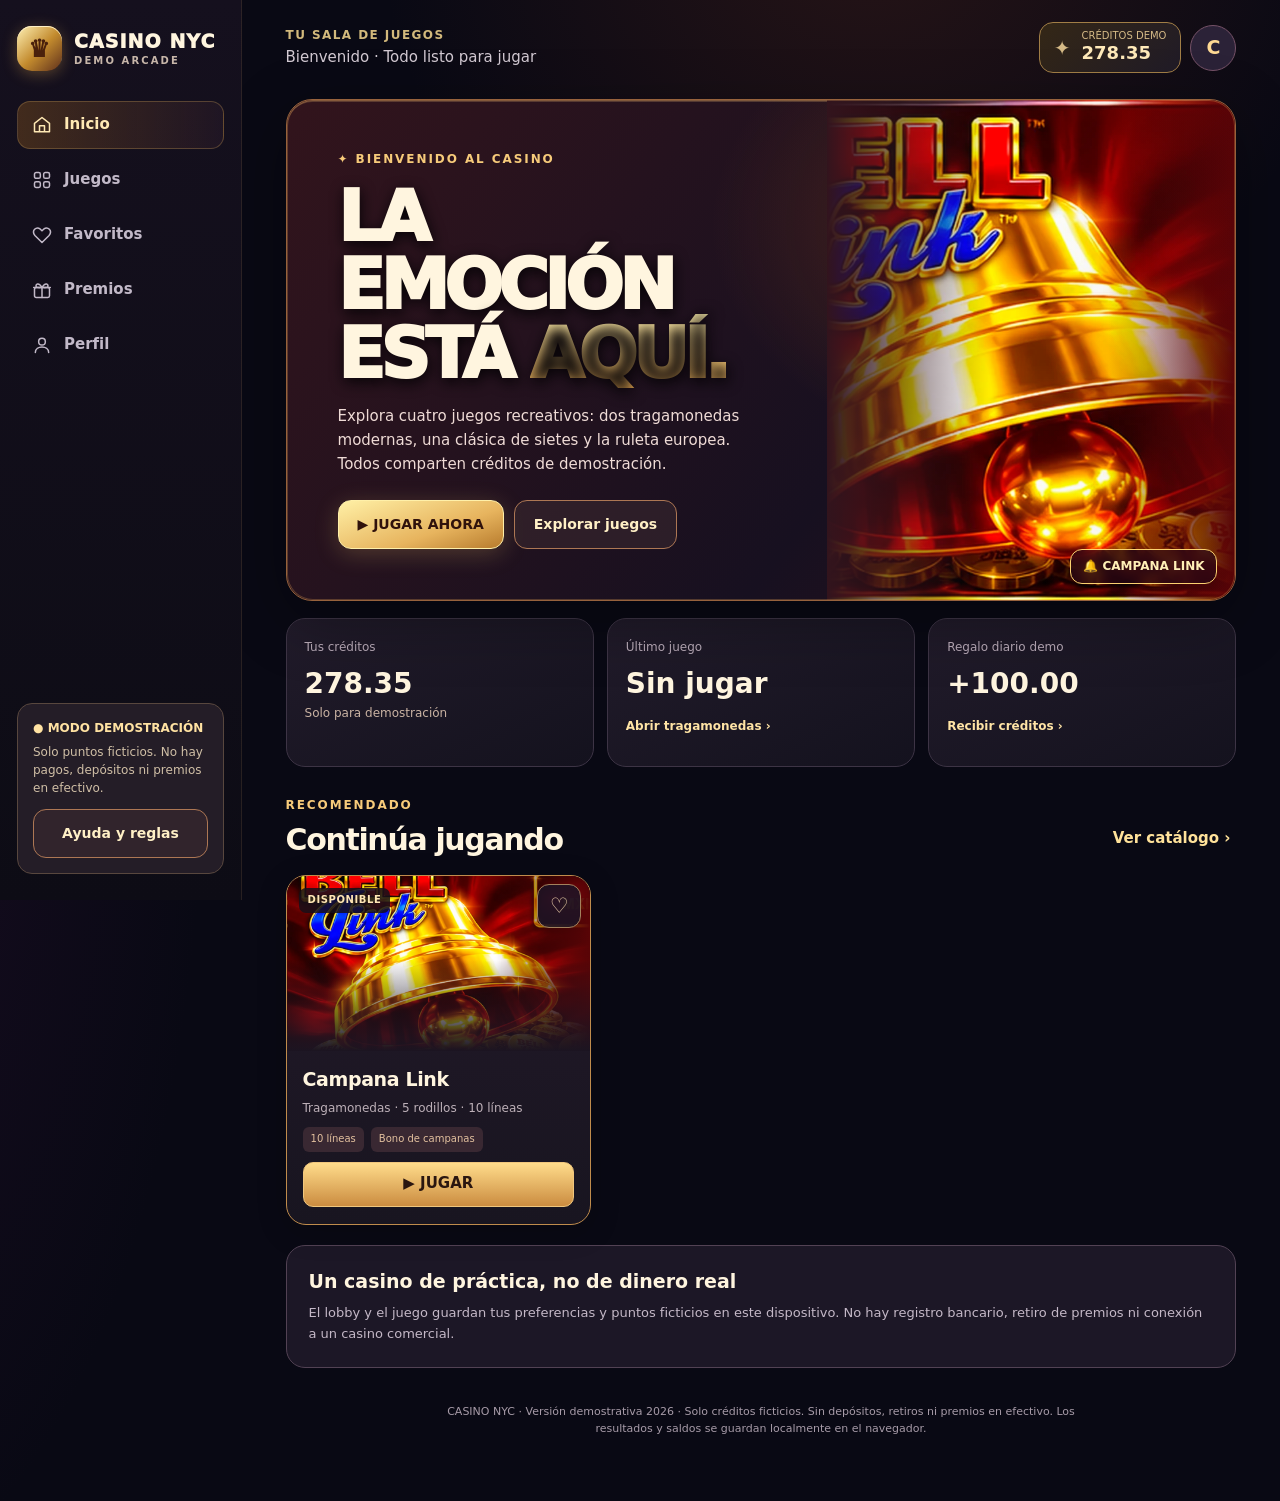
==== index.html @ 44e38a0a "fix: actualizar conteo y ayuda del catálogo de cuatro juegos" ====
<!DOCTYPE html><html lang="es"><head><meta charset="UTF-8"><meta name="viewport" content="width=device-width,initial-scale=1,viewport-fit=cover"><meta name="theme-color" content="#090914"><meta name="description" content="Casino NYC: lobby de juegos recreativos y tragamonedas con créditos ficticios. Sin dinero real."><title>Casino NYC | Lobby de juegos</title><link rel="icon" href="icons/casino-nyc.svg" type="image/svg+xml"><link rel="manifest" href="manifest.webmanifest"><link rel="stylesheet" href="lobby.css"></head><body><svg aria-hidden="true" xmlns="http://www.w3.org/2000/svg" style="display:none"><symbol id="ic-home" viewBox="0 0 24 24"><path d="m3 10 9-7 9 7v10H3V10zm6 10v-7h6v7"/></symbol><symbol id="ic-grid" viewBox="0 0 24 24"><rect x="3" y="3" width="7" height="7" rx="2"/><rect x="14" y="3" width="7" height="7" rx="2"/><rect x="3" y="14" width="7" height="7" rx="2"/><rect x="14" y="14" width="7" height="7" rx="2"/></symbol><symbol id="ic-heart" viewBox="0 0 24 24"><path d="M12 21 3.5 12.5C-1 7 5 1 10 5l2 2 2-2c5-4 11 2 6.5 7.5L12 21z"/></symbol><symbol id="ic-gift" viewBox="0 0 24 24"><rect x="3" y="9" width="18" height="12" rx="2"/><path d="M2 9h20M12 9v12M12 9C8 2 4 5 5 8c.5 2 5 1 7 1zm0 0c4-7 8-4 7-1-.5 2-5 1-7 1z"/></symbol><symbol id="ic-user" viewBox="0 0 24 24"><circle cx="12" cy="8" r="4"/><path d="M4 21c0-9 16-9 16 0"/></symbol><symbol id="ic-search" viewBox="0 0 24 24"><circle cx="10.5" cy="10.5" r="6.5"/><path d="m16 16 6 6"/></symbol></svg><div class="shell">
<aside class="sidebar"><a class="wordmark" href="./" aria-label="Casino NYC, inicio"><span class="brand-logo">♛</span><span>CASINO NYC<small>DEMO ARCADE</small></span></a><nav aria-label="Navegación del casino"><button type="button" class="nav-item" data-nav="inicio" aria-current="page"><svg aria-hidden="true" viewBox="0 0 24 24" fill="none" stroke="currentColor" stroke-width="1.8" stroke-linecap="round" stroke-linejoin="round"><use href="#ic-home"/></svg><span class="nav-label">Inicio</span></button><button type="button" class="nav-item" data-nav="juegos" aria-current="false"><svg aria-hidden="true" viewBox="0 0 24 24" fill="none" stroke="currentColor" stroke-width="1.8" stroke-linecap="round" stroke-linejoin="round"><use href="#ic-grid"/></svg><span class="nav-label">Juegos</span></button><button type="button" class="nav-item" data-nav="favoritos" aria-current="false"><svg aria-hidden="true" viewBox="0 0 24 24" fill="none" stroke="currentColor" stroke-width="1.8" stroke-linecap="round" stroke-linejoin="round"><use href="#ic-heart"/></svg><span class="nav-label">Favoritos</span></button><button type="button" class="nav-item" data-nav="premios" aria-current="false"><svg aria-hidden="true" viewBox="0 0 24 24" fill="none" stroke="currentColor" stroke-width="1.8" stroke-linecap="round" stroke-linejoin="round"><use href="#ic-gift"/></svg><span class="nav-label">Premios</span></button><button type="button" class="nav-item" data-nav="perfil" aria-current="false"><svg aria-hidden="true" viewBox="0 0 24 24" fill="none" stroke="currentColor" stroke-width="1.8" stroke-linecap="round" stroke-linejoin="round"><use href="#ic-user"/></svg><span class="nav-label">Perfil</span></button></nav><div class="sidebar-bottom"><b>● MODO DEMOSTRACIÓN</b>Solo puntos ficticios. No hay pagos, depósitos ni premios en efectivo.<br><button class="secondary" type="button" data-nav="ayuda" style="width:100%;margin-top:12px">Ayuda y reglas</button></div></aside>
<div class="content"><header class="topbar"><div><div class="mobile-logo"><span class="brand-logo">♛</span> CASINO NYC</div><div class="welcome">Tu sala de juegos</div><p class="subwelcome" id="greeting">Bienvenido · Todo listo para jugar</p></div><div class="userbar"><div class="wallet" aria-label="Créditos de demostración"><span style="font-size:20px" aria-hidden="true">✦</span><div><span>CRÉDITOS DEMO</span><strong id="balanceHeader">278.35</strong></div></div><button class="avatar" type="button" data-nav="perfil" aria-label="Abrir perfil" id="avatar">C</button></div></header>

<main id="main">
<section class="panel" id="panel-inicio"><div class="hero"><div class="hero-copy"><div class="eyebrow">✦ Bienvenido al casino</div><h1>LA EMOCIÓN<br>ESTÁ <em>AQUÍ.</em></h1><p>Explora cuatro juegos recreativos: dos tragamonedas modernas, una clásica de sietes y la ruleta europea. Todos comparten créditos de demostración.</p><div class="actions"><a class="primary" href="games/campana-link.html" data-play-link>▶ JUGAR AHORA</a><button class="secondary" type="button" data-nav="juegos">Explorar juegos</button></div></div><div class="hero-art" role="img" aria-label="Campana dorada luminosa"><span class="hero-stamp">🔔 CAMPANA LINK</span></div></div>
<div class="quick-grid"><div class="stat-card"><span>Tus créditos</span><strong id="balanceHome">278.35</strong><p>Solo para demostración</p></div><div class="stat-card"><span>Último juego</span><strong id="recentGame">Sin jugar</strong><button data-play-link type="button">Abrir tragamonedas ›</button></div><div class="stat-card"><span>Regalo diario demo</span><strong>+100.00</strong><button type="button" data-daily>Recibir créditos ›</button></div></div>
<div class="sectionhead"><div><div class="eyebrow">Recomendado</div><h2>Continúa jugando</h2></div><button type="button" data-nav="juegos">Ver catálogo ›</button></div><div class="game-grid"><article class="game-card ready" data-game="campana" data-category="Tragamonedas" data-title="campana link"><div class="cover "><div class="cover-art" aria-hidden="true"></div><span class="game-tag">DISPONIBLE</span><button class="fav" type="button" data-favorite="campana" aria-pressed="false" aria-label="Guardar Campana Link en favoritos">♡</button></div><div class="game-info"><div><h3>Campana Link</h3><p>Tragamonedas · 5 rodillos · 10 líneas</p></div><div class="game-meta"><span>10 líneas</span><span>Bono de campanas</span></div><button class="action " type="button" data-launch="campana">▶ JUGAR</button></div></article></div>
<div class="info-card"><h3>Un casino de práctica, no de dinero real</h3><p>El lobby y el juego guardan tus preferencias y puntos ficticios en este dispositivo. No hay registro bancario, retiro de premios ni conexión a un casino comercial.</p></div>
</section>

<section class="panel" id="panel-juegos" hidden><div class="sectionhead" style="margin-top:2px"><div><div class="eyebrow">Catálogo</div><h2>Todos los juegos</h2></div><p id="resultsCount" aria-live="polite">4 resultados</p></div><div class="games-tools"><label class="search"><svg aria-hidden="true" viewBox="0 0 24 24" fill="none" stroke="currentColor" stroke-width="1.8" stroke-linecap="round" stroke-linejoin="round"><use href="#ic-search"/></svg><input id="gameSearch" type="search" placeholder="Buscar juegos, tragamonedas..." autocomplete="off" aria-label="Buscar juegos"></label><div class="filters" aria-label="Filtrar juegos"><button type="button" class="filter" data-filter="todos" aria-pressed="true">Todos</button><button type="button" class="filter" data-filter="tragamonedas" aria-pressed="false">Tragamonedas</button><button type="button" class="filter" data-filter="mesas" aria-pressed="false">Mesas</button><button type="button" class="filter" data-filter="favoritos" aria-pressed="false">Favoritos</button></div></div><div class="game-grid" id="catalogGrid"><article class="game-card ready" data-game="campana" data-category="Tragamonedas" data-title="campana link"><div class="cover "><div class="cover-art" aria-hidden="true"></div><span class="game-tag">DISPONIBLE</span><button class="fav" type="button" data-favorite="campana" aria-pressed="false" aria-label="Guardar Campana Link en favoritos">♡</button></div><div class="game-info"><div><h3>Campana Link</h3><p>Tragamonedas · 5 rodillos · 10 líneas</p></div><div class="game-meta"><span>10 líneas</span><span>Bono de campanas</span></div><button class="action " type="button" data-launch="campana">▶ JUGAR</button></div></article><article class="game-card ready" data-game="diamond" data-category="Tragamonedas" data-title="diamond stars"><div class="cover blue"><span class="cover-symbol" aria-hidden="true">💎</span><span class="game-tag">DISPONIBLE</span><button class="fav" type="button" data-favorite="diamond" aria-pressed="false" aria-label="Guardar Diamond Stars en favoritos">♡</button></div><div class="game-info"><div><h3>Diamond Stars</h3><p>Tragamonedas de cinco rodillos, comodines y giros gratis.</p></div><div class="game-meta"><span>10 líneas · Giros gratis</span></div><button class="action" type="button" data-launch="diamond">▶ JUGAR</button></div></article><article class="game-card ready" data-game="ruleta" data-category="Mesas" data-title="ruleta europea"><div class="cover green"><span class="cover-symbol" aria-hidden="true">🎡</span><span class="game-tag">DISPONIBLE</span><button class="fav" type="button" data-favorite="ruleta" aria-pressed="false" aria-label="Guardar Ruleta Europea en favoritos">♡</button></div><div class="game-info"><div><h3>Ruleta Europea</h3><p>Ruleta europea 0–36 con números, fichas y rueda animada.</p></div><div class="game-meta"><span>37 números · Apuestas clásicas</span></div><button class="action" type="button" data-launch="ruleta">▶ JUGAR</button></div></article><article class="game-card ready" data-game="fortuna" data-category="Tragamonedas" data-title="fortuna 7"><div class="cover purple"><span class="cover-symbol" aria-hidden="true">7️⃣</span><span class="game-tag">DISPONIBLE</span><button class="fav" type="button" data-favorite="fortuna" aria-pressed="false" aria-label="Guardar Fortuna 7 en favoritos">♡</button></div><div class="game-info"><div><h3>Fortuna 7</h3><p>Tragamonedas clásica con tres rodillos, sietes y frutas.</p></div><div class="game-meta"><span>3 rodillos · 5 líneas</span></div><button class="action" type="button" data-launch="fortuna">▶ JUGAR</button></div></article></div><p class="empty" id="emptyGames" hidden>No hay juegos que coincidan con la búsqueda.</p><div class="info-card"><h3>Cuatro juegos disponibles</h3><p>Casino NYC incluye cuatro juegos de demostración independientes: Campana Link, Diamond Stars, Fortuna 7 y Ruleta Europea. Todos comparten créditos ficticios en este navegador.</p></div></section>

<section class="panel" id="panel-premios" hidden><div class="sectionhead" style="margin-top:2px"><div><div class="eyebrow">Panel informativo</div><h2>Premios de Campana Link</h2></div></div><div class="jackpot-grid"><div class="pot grand"><span class="tag">GRAND</span><strong>55,458.30</strong><small>Premio ficticio del bono</small></div><div class="pot major"><span class="tag">MAJOR</span><strong>2,997.50</strong><small>Premio ficticio del bono</small></div><div class="pot minor"><span class="tag">MINOR</span><strong>250.00</strong><small>Premio ficticio del bono</small></div><div class="pot mini"><span class="tag">MINI</span><strong>50.00</strong><small>Premio ficticio del bono</small></div></div><div class="info-card"><h3>¿Cómo funcionan?</h3><p>Las cantidades son valores de demostración del juego Campana Link, no jackpots en vivo ni dinero retirables. Se desbloquean dentro del bono de campanas según sus reglas.</p><div class="actions" style="margin-top:16px"><a href="games/campana-link.html" data-play-link class="primary">Abrir juego</a></div></div></section>

<section class="panel" id="panel-perfil" hidden><div class="sectionhead" style="margin-top:2px"><div><div class="eyebrow">Tu espacio</div><h2>Perfil y ajustes</h2></div></div><div class="profile-grid"><div class="info-card"><h3>Tu perfil local</h3><label class="field" for="nickname">Nombre en este dispositivo</label><input id="nickname" class="field-input" maxlength="24" placeholder="Jugador" autocomplete="nickname"><div class="actions" style="margin-top:13px"><button type="button" class="primary" id="saveProfile">Guardar nombre</button></div><p style="margin-top:12px">No necesitas registrarte ni dar información personal para esta demostración.</p></div><div class="info-card"><h3>Preferencias</h3><div class="setting-row"><span>Sonido del juego</span><button type="button" class="toggle" id="soundToggle" aria-pressed="false" aria-label="Alternar sonido del juego"></button></div><div class="setting-row"><span>Créditos disponibles</span><strong id="balanceProfile">278.35</strong></div><div class="actions" style="margin-top:15px"><button type="button" class="secondary" data-daily>+100 créditos de regalo diario</button></div><div class="actions" style="margin-top:12px"><button type="button" class="secondary" id="resetDemo">Restablecer créditos demo</button></div></div></div><div class="info-card"><h3>Mis juegos favoritos</h3><p id="favoriteSummary">Aún no has marcado juegos como favoritos.</p><div class="actions" style="margin-top:13px"><button type="button" class="secondary" data-nav="favoritos">Ver favoritos</button></div></div></section>

<section class="panel" id="panel-ayuda" hidden><div class="sectionhead" style="margin-top:2px"><div><div class="eyebrow">Centro de ayuda</div><h2>Cómo funciona Casino NYC</h2></div></div><div class="help-list"><details open><summary>¿Cómo entro a jugar?</summary><p>En Inicio toca <b>JUGAR AHORA</b>, o en Juegos selecciona cualquiera de los cuatro juegos. Las tragamonedas tienen rodillos animados, apuestas ficticias y controles de autojuego.</p></details><details><summary>¿Qué hacen Favoritos y Buscar?</summary><p>La lupa filtra los cuatro juegos del catálogo. El corazón ♡ guarda tus juegos elegidos localmente para que puedas encontrarlos rápidamente.</p></details><details><summary>¿Cómo funcionan los créditos?</summary><p>Los créditos son totalmente ficticios, visibles tanto en el lobby como en los cuatro juegos. Se guardan en tu propio navegador. Puedes recibir 100 créditos de prueba una vez cada 24 horas en ese dispositivo.</p></details><details><summary>¿Qué juegos están disponibles?</summary><p>Hay cuatro juegos: Campana Link, Diamond Stars, Fortuna 7 y Ruleta Europea. Puedes abrirlos directamente desde el catálogo y todos comparten los créditos ficticios guardados en este navegador.</p></details><details><summary>¿Se puede jugar por dinero real?</summary><p>No. No existen pagos, apuestas monetarias, cuentas reales, premios canjeables ni retiros. Esta versión es solamente recreativa.</p></details><details><summary>¿Cómo lo pongo en la pantalla de inicio?</summary><p>Abre el sitio publicado en Safari o Chrome. En iPhone, usa Compartir → Añadir a pantalla de inicio. Se necesita que el sitio esté publicado correctamente en GitHub Pages.</p></details></div></section>
</main><footer class="footer">CASINO NYC · Versión demostrativa 2026 · Solo créditos ficticios. Sin depósitos, retiros ni premios en efectivo. Los resultados y saldos se guardan localmente en el navegador.</footer></div></div>
<nav class="mobnav" aria-label="Navegación móvil"><button type="button" class="nav-item" data-nav="inicio" aria-current="page"><svg aria-hidden="true" viewBox="0 0 24 24" fill="none" stroke="currentColor" stroke-width="1.8" stroke-linecap="round" stroke-linejoin="round"><use href="#ic-home"/></svg><span class="nav-label">Inicio</span></button><button type="button" class="nav-item" data-nav="juegos" aria-current="false"><svg aria-hidden="true" viewBox="0 0 24 24" fill="none" stroke="currentColor" stroke-width="1.8" stroke-linecap="round" stroke-linejoin="round"><use href="#ic-grid"/></svg><span class="nav-label">Juegos</span></button><button type="button" class="nav-item" data-nav="favoritos" aria-current="false"><svg aria-hidden="true" viewBox="0 0 24 24" fill="none" stroke="currentColor" stroke-width="1.8" stroke-linecap="round" stroke-linejoin="round"><use href="#ic-heart"/></svg><span class="nav-label">Favoritos</span></button><button type="button" class="nav-item" data-nav="premios" aria-current="false"><svg aria-hidden="true" viewBox="0 0 24 24" fill="none" stroke="currentColor" stroke-width="1.8" stroke-linecap="round" stroke-linejoin="round"><use href="#ic-gift"/></svg><span class="nav-label">Premios</span></button><button type="button" class="nav-item" data-nav="perfil" aria-current="false"><svg aria-hidden="true" viewBox="0 0 24 24" fill="none" stroke="currentColor" stroke-width="1.8" stroke-linecap="round" stroke-linejoin="round"><use href="#ic-user"/></svg><span class="nav-label">Perfil</span></button></nav><div class="toast" id="toast" role="status" aria-live="polite"></div><div class="dialog-wrap" id="dialogWrap" hidden><div role="dialog" aria-modal="true" aria-labelledby="dialogTitle" class="dialog"><h2 id="dialogTitle">Información</h2><p id="dialogText"></p><div class="actions"><button type="button" class="secondary" id="cancelDialog">Cerrar</button><button type="button" class="primary" id="confirmDialog" hidden>Confirmar</button></div></div></div><script src="lobby.js" defer></script></body></html>
---- lobby.css ----
/* Casino NYC — Mobile-first static lobby, accessible touch controls, no monetary transactions */
:root{--bg:#090914;--panel:#141320;--panel2:#1c1929;--line:#3d3445;--gold:#ffd980;--cream:#fff5df;--muted:#afa7bb;--red:#e74955;--green:#62d1aa;--violet:#9775fa;--radius:21px;color-scheme:dark}
*{box-sizing:border-box}html{scroll-behavior:smooth}body{margin:0;background:radial-gradient(ellipse 48% 37% at 68% -5%,#75311d44,transparent 80%),radial-gradient(ellipse 35% 70% at -12% 50%,#38133e4f,transparent 80%),var(--bg);color:var(--cream);font-family:Inter,-apple-system,BlinkMacSystemFont,"Segoe UI",system-ui,sans-serif;font-size:15px;line-height:1.45;min-height:100vh;overflow-x:hidden}
button,input,a{font:inherit;-webkit-tap-highlight-color:transparent}button{cursor:pointer}button:disabled{opacity:.52;cursor:not-allowed}a{color:inherit;text-decoration:none}button:focus-visible,a:focus-visible,input:focus-visible{outline:3px solid #fdf1b3;outline-offset:3px}button:active:not(:disabled){transform:translateY(1px)}[hidden]{display:none!important}
.shell{display:grid;grid-template-columns:242px minmax(0,1fr);min-height:100vh;max-width:1760px;margin:auto}.sidebar{position:sticky;top:0;align-self:start;height:100dvh;padding:26px 17px;background:linear-gradient(180deg,#15101e,#0d0c15);border-right:1px solid #51403266;display:flex;flex-direction:column;gap:30px;z-index:5}.wordmark{display:flex;align-items:center;gap:12px;font-size:19px;font-weight:950;letter-spacing:.055em;line-height:1}.wordmark small{display:block;color:#c7b6a9;font-size:10px;font-weight:700;letter-spacing:.21em;margin-top:5px}.brand-logo{width:45px;height:45px;display:grid;place-items:center;border-radius:15px;background:linear-gradient(135deg,#fff1b4,#c38b2e 52%,#5f301c);color:#4a210c;font-size:24px;font-weight:1000;box-shadow:0 3px 15px #f8b94f4c,inset 0 1px #fff0c6}.sidebar nav{display:grid;gap:7px}.nav-item{display:flex;gap:12px;align-items:center;width:100%;border:1px solid transparent;border-radius:13px;color:#c2b9c8;background:none;font-weight:750;min-height:48px;padding:12px 14px;text-align:left}.nav-item svg{width:20px;height:20px;flex-shrink:0}.nav-item[aria-current="page"],.nav-item:hover{color:#ffe9b4;background:linear-gradient(90deg,#69431d8a,#3a23344d);border-color:#95754677}.sidebar-bottom{margin-top:auto;border-radius:15px;background:#241d27;border:1px solid #58473e;padding:15px;color:#d0bfa6;font-size:12px;line-height:1.5}.sidebar-bottom b{color:#ffe2a2;display:block;margin-bottom:6px}
.content{min-width:0;padding:22px clamp(18px,3.4vw,50px) 60px}.topbar{display:flex;align-items:center;justify-content:space-between;gap:15px;margin-bottom:26px}.topbar .welcome{font-size:12px;color:#d2b97c;letter-spacing:.12em;font-weight:800;text-transform:uppercase}.topbar .subwelcome{font-size:15px;color:#d2c9d2;margin:3px 0 0}.userbar{display:flex;align-items:center;gap:9px}.wallet{display:flex;align-items:center;gap:11px;min-height:49px;padding:8px 14px;border:1px solid #a17e46;border-radius:14px;background:linear-gradient(135deg,#342716,#201b27);white-space:nowrap}.wallet span{display:block;font-size:10px;color:#d4b986;line-height:1}.wallet strong{display:block;font-variant-numeric:tabular-nums;font-size:18px;line-height:1.3;color:#ffeaba}.avatar{width:46px;height:46px;border-radius:50%;background:#2b2237;border:1px solid #765268;color:#ffd993;font-weight:900;font-size:19px;display:grid;place-items:center}.mobile-logo{display:none}
.panel{animation:appear .23s ease-out both}.eyebrow{font-size:12px;color:#f7cb7a;font-weight:900;letter-spacing:.16em;text-transform:uppercase}.sectionhead{display:flex;align-items:end;justify-content:space-between;gap:15px;margin:30px 0 14px}.sectionhead h2{font-size:clamp(22px,3vw,30px);letter-spacing:-.045em;margin:3px 0 0}.sectionhead p{margin:0;color:var(--muted);font-size:13px}.sectionhead button{border:0;background:none;color:#ffe29a;min-height:44px;font-weight:850}
.hero{min-height:355px;display:grid;grid-template-columns:minmax(0,1fr) minmax(245px,43%);position:relative;border:1px solid #97623c;border-radius:26px;overflow:hidden;background:radial-gradient(ellipse 55% 68% at 86% 25%,#c356166b,transparent 75%),linear-gradient(127deg,#32141c,#171020 63%,#301219);box-shadow:0 18px 65px #0005,inset 0 2px #ffc87737}.hero:after{content:'';position:absolute;inset:0;pointer-events:none;border-radius:26px;box-shadow:inset 0 0 0 1px #f2ad5b45}.hero-copy{padding:clamp(23px,4vw,51px);display:flex;flex-direction:column;align-items:flex-start;justify-content:center;z-index:1}.hero h1{font-weight:1000;line-height:.99;letter-spacing:-.07em;font-size:clamp(39px,5.4vw,74px);margin:14px 0 16px;max-width:600px;text-shadow:1px 4px 14px #070407}.hero h1 em{font-style:normal;background:linear-gradient(#fff0ae,#e8a64c);color:transparent;background-clip:text}.hero p{max-width:450px;color:#efdbd6;margin:0 0 24px;line-height:1.6}.actions{display:flex;flex-wrap:wrap;gap:10px}.primary,.secondary{display:inline-flex;align-items:center;justify-content:center;gap:8px;border-radius:13px;padding:12px 19px;min-height:49px;font-size:14px;font-weight:850;transition:background .2s;white-space:normal;text-align:center}.primary{color:#30120c;border:1px solid #fff0a9;background:linear-gradient(160deg,#fff0a6,#e7b45e 62%,#b77b2d);box-shadow:0 5px 23px #ffd06d36}.secondary{color:#fff0c6;background:#3c2c3288;border:1px solid #ad7754}.primary:hover{filter:brightness(1.04)}.secondary:hover{background:#5e3b3b}.hero-art{min-width:0;position:relative;background-position:center;background-repeat:no-repeat;background-size:cover;filter:saturate(1.11);margin:0}
.hero-art::after{content:'';position:absolute;inset:0;background:linear-gradient(90deg,#30151d 0%,transparent 40%,#1d10200f)}.hero-stamp{position:absolute;right:18px;bottom:16px;z-index:1;border:1px solid #f7d17a;color:#fff0bd;background:#220916a6;backdrop-filter:blur(5px);padding:8px 12px;border-radius:12px;font-size:12px;font-weight:900}
.quick-grid{display:grid;grid-template-columns:repeat(3,minmax(0,1fr));gap:13px;margin-top:17px}.stat-card{min-width:0;border:1px solid var(--line);border-radius:19px;background:linear-gradient(155deg,#211b2a,#14121e);padding:17px 18px}.stat-card span{font-size:12px;color:#b8aab7}.stat-card strong{font-variant-numeric:tabular-nums;display:block;font-weight:900;font-size:clamp(19px,2.3vw,28px);line-height:1.3;margin:8px 0 3px;white-space:normal;overflow-wrap:anywhere}.stat-card p{font-size:12px;margin:0;color:#cab3a3}.stat-card button{font-size:12px;border:0;padding:0;background:none;color:#ffe4a5;min-height:25px;font-weight:850;text-align:left}
.game-grid{display:grid;grid-template-columns:repeat(auto-fill,minmax(min(100%,235px),1fr));gap:17px}.game-card{position:relative;border:1px solid #544051;border-radius:20px;background:linear-gradient(#231929,#181520);overflow:hidden;min-width:0;box-shadow:0 7px 30px #0003;display:flex;flex-direction:column}.game-card.ready{border-color:#c08c4c}.cover{height:175px;display:flex;align-items:center;justify-content:center;position:relative;overflow:hidden;background:radial-gradient(circle,#8d441d,#220d1b 75%)}.cover .cover-art{position:absolute;inset:0;background-size:cover;background-position:center;filter:saturate(1.06)}.cover::after{content:'';position:absolute;inset:0;background:linear-gradient(transparent 48%,#1b1421 100%)}.cover .cover-symbol{z-index:1;font-size:80px;text-shadow:0 5px 25px #0009;filter:drop-shadow(0 0 20px #ffaf5780)}.cover.blue{background:radial-gradient(circle,#3543a3,#13152d 68%)}.cover.purple{background:radial-gradient(circle,#8f246b,#25152b 73%)}.cover.green{background:radial-gradient(circle,#287a68,#132c25 73%)}.game-tag{position:absolute;top:12px;left:12px;z-index:2;border-radius:7px;padding:5px 9px;background:#161019d9;color:#ffe6b5;font-size:10px;font-weight:900;letter-spacing:.06em}.fav{position:absolute;right:9px;top:8px;z-index:3;width:40px;height:40px;border-radius:12px;border:1px solid #a3815d;background:#1c1425dd;color:#f0d3ac;font-size:21px}.fav[aria-pressed=true]{color:#ffcf65;background:#57351b}.game-info{padding:15px 16px 17px;display:flex;flex-direction:column;gap:10px;flex:1}.game-info h3{font-size:19px;margin:0;letter-spacing:-.02em}.game-info p{font-size:12px;line-height:1.55;color:#bdb0b8;margin:5px 0 0}.game-meta{display:flex;flex-wrap:wrap;gap:7px}.game-meta span{font-size:10px;color:#e3c19f;background:#392832;border-radius:6px;padding:5px 8px}.game-card .action{min-height:45px;border-radius:10px;border:1px solid #f0c67d;background:linear-gradient(#ffdc8b,#cb8c40);color:#2a1610;font-weight:900;width:100%;margin-top:auto}.game-card .action.pending{background:#302735;color:#a69aac;border-color:#544553}
.games-tools{display:grid;grid-template-columns:minmax(0,1fr) auto;gap:15px;margin:15px 0 22px}.search{display:flex;align-items:center;gap:10px;border:1px solid #625065;background:#211b2a;border-radius:14px;min-height:48px;padding:0 15px}.search input{border:0;outline:0;background:none;min-width:0;width:100%;color:#fff4e8;font-size:15px}.search input::placeholder{color:#9f93aa}.filters{display:flex;gap:8px;flex-wrap:wrap}.filter{border:1px solid #58475a;background:#272130;color:#d5cad0;border-radius:12px;padding:0 12px;min-height:48px;font-size:12px;font-weight:850;white-space:nowrap}.filter[aria-pressed=true]{border-color:#d5a866;background:#554025;color:#ffe7ab}.empty{color:#c3b2c0;padding:28px;border:1px dashed #765a6f;text-align:center;border-radius:17px}
.jackpot-grid{display:grid;grid-template-columns:repeat(2,minmax(0,1fr));gap:13px}.pot{position:relative;min-width:0;overflow:hidden;border:1px solid var(--potBorder,#db9364);border-radius:18px;padding:20px 21px;background:radial-gradient(ellipse at 100% 0,var(--potGlow,#b05a30) 0%,#201720 70%)}.pot .tag{font-weight:950;letter-spacing:.13em;color:#ffeec9;font-size:13px}.pot strong{display:block;font-size:clamp(26px,4.4vw,48px);font-weight:1000;letter-spacing:-.055em;color:#ffeab1;font-variant-numeric:tabular-nums;overflow-wrap:anywhere;margin:6px 0}.pot small{font-size:12px;color:#d6bdbe}.pot.grand{--potBorder:#f28e4b;--potGlow:#763b27}.pot.major{--potBorder:#67c99b;--potGlow:#16583f}.pot.minor{--potBorder:#639fec;--potGlow:#254385}.pot.mini{--potBorder:#bd70ef;--potGlow:#4c245d}
.info-card{padding:22px;border:1px solid #524254;background:#1c1726;border-radius:19px;margin-top:20px}.info-card h3{font-size:19px;margin:0 0 8px}.info-card p{margin:0;color:#c4b8c7;font-size:13px;line-height:1.6}.info-card + .info-card{margin-top:12px}
.profile-grid{display:grid;grid-template-columns:1fr 1fr;gap:17px}.profile-grid .info-card{margin-top:0}.field{display:block;font-size:12px;font-weight:750;color:#d4c5be;margin-bottom:7px}.field-input{width:100%;border:1px solid #796272;background:#2c2332;border-radius:12px;padding:12px 14px;color:#ffebcf;min-height:49px;font-size:15px}.setting-row{display:flex;align-items:center;justify-content:space-between;gap:12px;margin-top:15px;color:#f3dfd0}.toggle{width:55px;min-height:33px;border-radius:20px;background:#554854;border:1px solid #9b8292;position:relative}.toggle:after{content:'';position:absolute;top:4px;left:4px;width:23px;height:23px;border-radius:50%;background:#eadce2;transition:transform .18s}.toggle[aria-pressed=true]{background:#276e54;border-color:#75d5ac}.toggle[aria-pressed=true]:after{transform:translateX(20px);background:#cbffe5}
.help-list{display:grid;gap:11px}.help-list details{border:1px solid #554252;background:#211a2a;padding:16px 17px;border-radius:13px}.help-list summary{font-size:15px;font-weight:800;cursor:pointer}.help-list p{color:#d1bfcb;font-size:13px;margin:10px 0 0;line-height:1.55}
.toast{position:fixed;z-index:90;left:50%;bottom:calc(24px + env(safe-area-inset-bottom));transform:translate(-50%,30px);opacity:0;pointer-events:none;transition:.2s;max-width:min(480px,92vw);padding:12px 18px;border-radius:13px;background:#3b2d36;border:1px solid #e9bf81;color:#fff0c7;box-shadow:0 18px 50px #0009;text-align:center;font-weight:750;font-size:13px}.toast.show{opacity:1;transform:translate(-50%,0)}.dialog-wrap{position:fixed;inset:0;z-index:80;background:#07050be6;display:grid;place-items:center;padding:18px;backdrop-filter:blur(7px)}.dialog{background:linear-gradient(155deg,#312034,#161322);border:1px solid #c18b54;border-radius:20px;max-width:490px;width:100%;padding:23px;box-shadow:0 25px 95px #000b}.dialog h2{font-size:23px;margin:0 0 10px}.dialog p{line-height:1.6;color:#d3bfd3;margin:0 0 20px}.dialog .actions{justify-content:flex-end}.dialog button{min-height:46px}
.footer{font-size:11px;color:#a79ba8;text-align:center;margin:35px auto 3px;line-height:1.6;max-width:680px}.mobnav{display:none}@keyframes appear{from{opacity:.4;transform:translateY(7px)}to{opacity:1;transform:none}}
@media(max-width:1080px){.shell{grid-template-columns:200px 1fr}.content{padding:20px 20px 45px}.sidebar{padding:22px 10px}.wordmark{font-size:16px}.brand-logo{width:38px;height:38px}.games-tools{grid-template-columns:1fr}.hero{grid-template-columns:minmax(0,1fr) 38%}.hero h1{font-size:clamp(36px,5vw,60px)}}
@media(max-width:760px){.shell{display:block}.sidebar{display:none}.content{padding:calc(9px + env(safe-area-inset-top)) 13px calc(94px + env(safe-area-inset-bottom));}.topbar{padding:6px 1px 0;margin-bottom:17px}.topbar .welcome{display:none}.topbar .subwelcome{font-size:12px;color:#b5a4b2}.mobile-logo{display:flex;align-items:center;gap:8px;font-weight:950;letter-spacing:.035em;font-size:16px}.mobile-logo .brand-logo{width:35px;height:35px;border-radius:11px;font-size:19px}.wallet{min-height:44px;padding:5px 10px}.wallet strong{font-size:15px}.wallet span{font-size:9px}.avatar{width:41px;height:41px;font-size:17px}.hero{min-height:440px;grid-template-columns:1fr;grid-template-rows:auto 42%;border-radius:20px}.hero-copy{padding:23px 22px 0}.hero h1{font-size:clamp(36px,10vw,55px);margin:9px 0 8px}.hero p{font-size:13px;line-height:1.45;margin-bottom:15px}.hero-art{background-position:center 50%}.hero-art::after{background:linear-gradient(#2f1522 0%,transparent 37%,#1d10200a)}.hero-stamp{right:12px;bottom:10px}.hero .actions{gap:8px}.hero .primary,.hero .secondary{font-size:12px;padding:11px 13px;min-height:45px}.quick-grid{gap:9px;margin-top:11px}.stat-card{padding:13px 11px;border-radius:14px}.stat-card strong{font-size:clamp(16px,4vw,23px)}.stat-card span,.stat-card p,.stat-card button{font-size:10px}.sectionhead{margin:26px 0 14px}.sectionhead h2{font-size:23px}.mobnav{position:fixed;bottom:0;left:0;right:0;display:grid;grid-template-columns:repeat(5,minmax(0,1fr));z-index:30;background:#130f1cf5;backdrop-filter:blur(15px);border-top:1px solid #594151;padding:7px 7px calc(7px + env(safe-area-inset-bottom));gap:2px}.mobnav .nav-item{padding:5px 1px;min-width:0;min-height:52px;flex-direction:column;justify-content:center;gap:2px;font-size:10px;border-radius:9px;text-align:center}.mobnav .nav-item svg{width:19px;height:19px}.mobnav .nav-item .nav-label{display:block;font-size:10px}.toast{bottom:calc(88px + env(safe-area-inset-bottom))}.profile-grid{grid-template-columns:1fr}}
@media(max-width:390px){.wallet{gap:5px}.wallet strong{font-size:13px}.avatar{width:36px;height:36px}.userbar{gap:6px}.quick-grid{grid-template-columns:1fr 1fr}.stat-card:nth-child(3){grid-column:1/-1}.jackpot-grid{gap:8px}.pot{padding:16px 12px}.pot strong{font-size:clamp(21px,7vw,30px)}.hero{min-height:458px}.mobile-logo{font-size:14px}.hero h1{font-size:39px}}
@media(prefers-reduced-motion:reduce){*{scroll-behavior:auto!important;animation-duration:.01ms!important;transition-duration:.01ms!important}}

.cover .cover-art,.hero-art{background-image:linear-gradient(90deg,transparent 69%,#540507 100%),url([data-uri]);}

/* Comfortable mobile tap targets */
.fav{width:44px;height:44px}.stat-card button{min-height:44px}
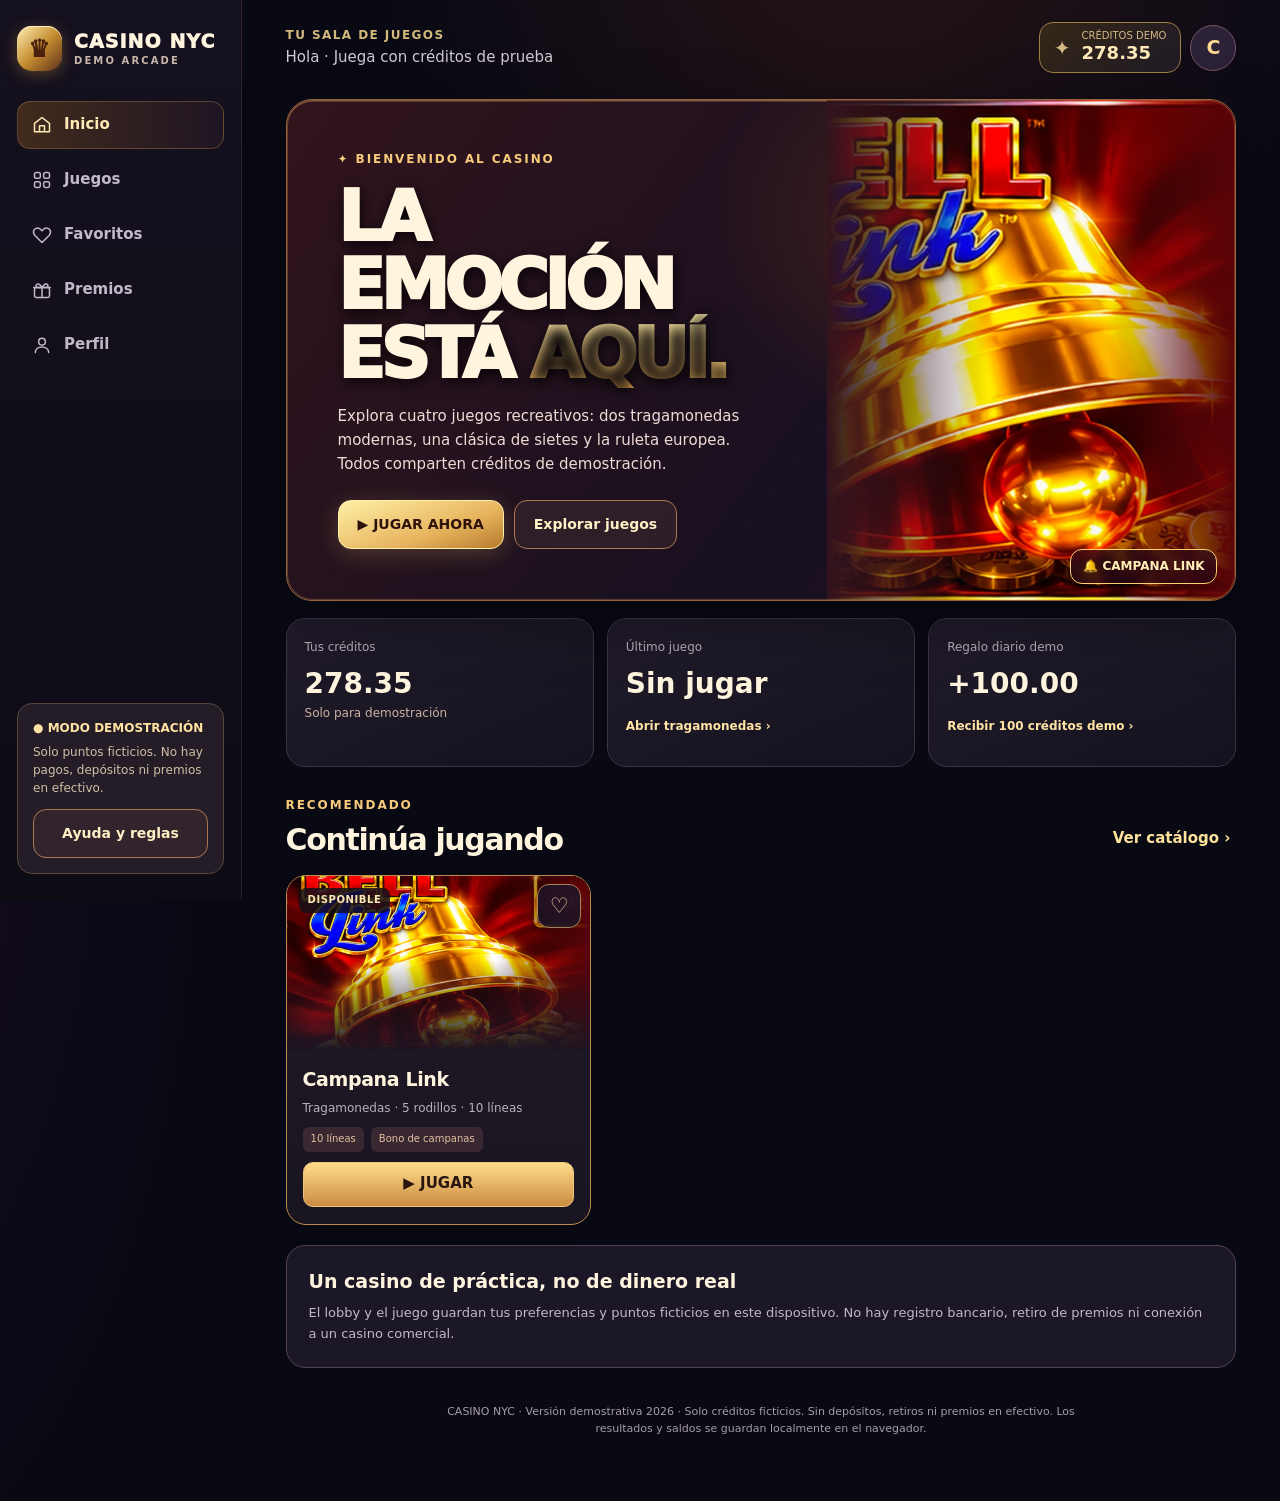
==== commit 35585f22: "feat: integrar ruleta estilo KARMA y completar Diamond Stars y Fortuna 7" ====
--- a/index.html
+++ b/index.html
@@ -9,12 +9,12 @@
 <div class="info-card"><h3>Un casino de práctica, no de dinero real</h3><p>El lobby y el juego guardan tus preferencias y puntos ficticios en este dispositivo. No hay registro bancario, retiro de premios ni conexión a un casino comercial.</p></div>
 </section>
 
-<section class="panel" id="panel-juegos" hidden><div class="sectionhead" style="margin-top:2px"><div><div class="eyebrow">Catálogo</div><h2>Todos los juegos</h2></div><p id="resultsCount" aria-live="polite">4 resultados</p></div><div class="games-tools"><label class="search"><svg aria-hidden="true" viewBox="0 0 24 24" fill="none" stroke="currentColor" stroke-width="1.8" stroke-linecap="round" stroke-linejoin="round"><use href="#ic-search"/></svg><input id="gameSearch" type="search" placeholder="Buscar juegos, tragamonedas..." autocomplete="off" aria-label="Buscar juegos"></label><div class="filters" aria-label="Filtrar juegos"><button type="button" class="filter" data-filter="todos" aria-pressed="true">Todos</button><button type="button" class="filter" data-filter="tragamonedas" aria-pressed="false">Tragamonedas</button><button type="button" class="filter" data-filter="mesas" aria-pressed="false">Mesas</button><button type="button" class="filter" data-filter="favoritos" aria-pressed="false">Favoritos</button></div></div><div class="game-grid" id="catalogGrid"><article class="game-card ready" data-game="campana" data-category="Tragamonedas" data-title="campana link"><div class="cover "><div class="cover-art" aria-hidden="true"></div><span class="game-tag">DISPONIBLE</span><button class="fav" type="button" data-favorite="campana" aria-pressed="false" aria-label="Guardar Campana Link en favoritos">♡</button></div><div class="game-info"><div><h3>Campana Link</h3><p>Tragamonedas · 5 rodillos · 10 líneas</p></div><div class="game-meta"><span>10 líneas</span><span>Bono de campanas</span></div><button class="action " type="button" data-launch="campana">▶ JUGAR</button></div></article><article class="game-card ready" data-game="diamond" data-category="Tragamonedas" data-title="diamond stars"><div class="cover blue"><span class="cover-symbol" aria-hidden="true">💎</span><span class="game-tag">DISPONIBLE</span><button class="fav" type="button" data-favorite="diamond" aria-pressed="false" aria-label="Guardar Diamond Stars en favoritos">♡</button></div><div class="game-info"><div><h3>Diamond Stars</h3><p>Tragamonedas de cinco rodillos, comodines y giros gratis.</p></div><div class="game-meta"><span>10 líneas · Giros gratis</span></div><button class="action" type="button" data-launch="diamond">▶ JUGAR</button></div></article><article class="game-card ready" data-game="ruleta" data-category="Mesas" data-title="ruleta europea"><div class="cover green"><span class="cover-symbol" aria-hidden="true">🎡</span><span class="game-tag">DISPONIBLE</span><button class="fav" type="button" data-favorite="ruleta" aria-pressed="false" aria-label="Guardar Ruleta Europea en favoritos">♡</button></div><div class="game-info"><div><h3>Ruleta Europea</h3><p>Ruleta europea 0–36 con números, fichas y rueda animada.</p></div><div class="game-meta"><span>37 números · Apuestas clásicas</span></div><button class="action" type="button" data-launch="ruleta">▶ JUGAR</button></div></article><article class="game-card ready" data-game="fortuna" data-category="Tragamonedas" data-title="fortuna 7"><div class="cover purple"><span class="cover-symbol" aria-hidden="true">7️⃣</span><span class="game-tag">DISPONIBLE</span><button class="fav" type="button" data-favorite="fortuna" aria-pressed="false" aria-label="Guardar Fortuna 7 en favoritos">♡</button></div><div class="game-info"><div><h3>Fortuna 7</h3><p>Tragamonedas clásica con tres rodillos, sietes y frutas.</p></div><div class="game-meta"><span>3 rodillos · 5 líneas</span></div><button class="action" type="button" data-launch="fortuna">▶ JUGAR</button></div></article></div><p class="empty" id="emptyGames" hidden>No hay juegos que coincidan con la búsqueda.</p><div class="info-card"><h3>Cuatro juegos disponibles</h3><p>Casino NYC incluye cuatro juegos de demostración independientes: Campana Link, Diamond Stars, Fortuna 7 y Ruleta Europea. Todos comparten créditos ficticios en este navegador.</p></div></section>
+<section class="panel" id="panel-juegos" hidden><div class="sectionhead" style="margin-top:2px"><div><div class="eyebrow">Catálogo</div><h2>Todos los juegos</h2></div><p id="resultsCount" aria-live="polite">4 resultados</p></div><div class="games-tools"><label class="search"><svg aria-hidden="true" viewBox="0 0 24 24" fill="none" stroke="currentColor" stroke-width="1.8" stroke-linecap="round" stroke-linejoin="round"><use href="#ic-search"/></svg><input id="gameSearch" type="search" placeholder="Buscar juegos, tragamonedas..." autocomplete="off" aria-label="Buscar juegos"></label><div class="filters" aria-label="Filtrar juegos"><button type="button" class="filter" data-filter="todos" aria-pressed="true">Todos</button><button type="button" class="filter" data-filter="tragamonedas" aria-pressed="false">Tragamonedas</button><button type="button" class="filter" data-filter="mesas" aria-pressed="false">Mesas</button><button type="button" class="filter" data-filter="favoritos" aria-pressed="false">Favoritos</button></div></div><div class="game-grid" id="catalogGrid"><article class="game-card ready" data-game="campana" data-category="Tragamonedas" data-title="campana link"><div class="cover "><div class="cover-art" aria-hidden="true"></div><span class="game-tag">DISPONIBLE</span><button class="fav" type="button" data-favorite="campana" aria-pressed="false" aria-label="Guardar Campana Link en favoritos">♡</button></div><div class="game-info"><div><h3>Campana Link</h3><p>Tragamonedas · 5 rodillos · 10 líneas</p></div><div class="game-meta"><span>10 líneas</span><span>Bono de campanas</span></div><button class="action " type="button" data-launch="campana">▶ JUGAR</button></div></article><article class="game-card ready" data-game="diamond" data-category="Tragamonedas" data-title="diamond stars"><div class="cover blue"><span class="cover-symbol" aria-hidden="true">💎</span><span class="game-tag">DISPONIBLE</span><button class="fav" type="button" data-favorite="diamond" aria-pressed="false" aria-label="Guardar Diamond Stars en favoritos">♡</button></div><div class="game-info"><div><h3>Diamond Stars</h3><p>Tragamonedas de cinco rodillos, comodines y giros gratis.</p></div><div class="game-meta"><span>10 líneas · Giros gratis</span></div><button class="action" type="button" data-launch="diamond">▶ JUGAR</button></div></article><article class="game-card ready" data-game="ruleta" data-category="Mesas" data-title="ruleta karma europea"><div class="cover green"><span class="cover-symbol" aria-hidden="true">🎡</span><span class="game-tag">DISPONIBLE</span><button class="fav" type="button" data-favorite="ruleta" aria-pressed="false" aria-label="Guardar Ruleta KARMA en favoritos">♡</button></div><div class="game-info"><div><h3>Ruleta KARMA</h3><p>Rueda inspirada en KARMA: bola animada, plenos, semiplenos, calles y cuadros.</p></div><div class="game-meta"><span>37 números · Mesa y apuestas especiales</span></div><button class="action" type="button" data-launch="ruleta">▶ JUGAR</button></div></article><article class="game-card ready" data-game="fortuna" data-category="Tragamonedas" data-title="fortuna 7"><div class="cover purple"><span class="cover-symbol" aria-hidden="true">7️⃣</span><span class="game-tag">DISPONIBLE</span><button class="fav" type="button" data-favorite="fortuna" aria-pressed="false" aria-label="Guardar Fortuna 7 en favoritos">♡</button></div><div class="game-info"><div><h3>Fortuna 7</h3><p>Tragamonedas clásica con tres rodillos, sietes y frutas.</p></div><div class="game-meta"><span>3 rodillos · 5 líneas</span></div><button class="action" type="button" data-launch="fortuna">▶ JUGAR</button></div></article></div><p class="empty" id="emptyGames" hidden>No hay juegos que coincidan con la búsqueda.</p><div class="info-card"><h3>Cuatro juegos disponibles</h3><p>Casino NYC incluye cuatro juegos de demostración independientes: Campana Link, Diamond Stars, Fortuna 7 y Ruleta KARMA. Todos comparten créditos ficticios en este navegador.</p></div></section>
 
 <section class="panel" id="panel-premios" hidden><div class="sectionhead" style="margin-top:2px"><div><div class="eyebrow">Panel informativo</div><h2>Premios de Campana Link</h2></div></div><div class="jackpot-grid"><div class="pot grand"><span class="tag">GRAND</span><strong>55,458.30</strong><small>Premio ficticio del bono</small></div><div class="pot major"><span class="tag">MAJOR</span><strong>2,997.50</strong><small>Premio ficticio del bono</small></div><div class="pot minor"><span class="tag">MINOR</span><strong>250.00</strong><small>Premio ficticio del bono</small></div><div class="pot mini"><span class="tag">MINI</span><strong>50.00</strong><small>Premio ficticio del bono</small></div></div><div class="info-card"><h3>¿Cómo funcionan?</h3><p>Las cantidades son valores de demostración del juego Campana Link, no jackpots en vivo ni dinero retirables. Se desbloquean dentro del bono de campanas según sus reglas.</p><div class="actions" style="margin-top:16px"><a href="games/campana-link.html" data-play-link class="primary">Abrir juego</a></div></div></section>
 
 <section class="panel" id="panel-perfil" hidden><div class="sectionhead" style="margin-top:2px"><div><div class="eyebrow">Tu espacio</div><h2>Perfil y ajustes</h2></div></div><div class="profile-grid"><div class="info-card"><h3>Tu perfil local</h3><label class="field" for="nickname">Nombre en este dispositivo</label><input id="nickname" class="field-input" maxlength="24" placeholder="Jugador" autocomplete="nickname"><div class="actions" style="margin-top:13px"><button type="button" class="primary" id="saveProfile">Guardar nombre</button></div><p style="margin-top:12px">No necesitas registrarte ni dar información personal para esta demostración.</p></div><div class="info-card"><h3>Preferencias</h3><div class="setting-row"><span>Sonido del juego</span><button type="button" class="toggle" id="soundToggle" aria-pressed="false" aria-label="Alternar sonido del juego"></button></div><div class="setting-row"><span>Créditos disponibles</span><strong id="balanceProfile">278.35</strong></div><div class="actions" style="margin-top:15px"><button type="button" class="secondary" data-daily>+100 créditos de regalo diario</button></div><div class="actions" style="margin-top:12px"><button type="button" class="secondary" id="resetDemo">Restablecer créditos demo</button></div></div></div><div class="info-card"><h3>Mis juegos favoritos</h3><p id="favoriteSummary">Aún no has marcado juegos como favoritos.</p><div class="actions" style="margin-top:13px"><button type="button" class="secondary" data-nav="favoritos">Ver favoritos</button></div></div></section>
 
-<section class="panel" id="panel-ayuda" hidden><div class="sectionhead" style="margin-top:2px"><div><div class="eyebrow">Centro de ayuda</div><h2>Cómo funciona Casino NYC</h2></div></div><div class="help-list"><details open><summary>¿Cómo entro a jugar?</summary><p>En Inicio toca <b>JUGAR AHORA</b>, o en Juegos selecciona cualquiera de los cuatro juegos. Las tragamonedas tienen rodillos animados, apuestas ficticias y controles de autojuego.</p></details><details><summary>¿Qué hacen Favoritos y Buscar?</summary><p>La lupa filtra los cuatro juegos del catálogo. El corazón ♡ guarda tus juegos elegidos localmente para que puedas encontrarlos rápidamente.</p></details><details><summary>¿Cómo funcionan los créditos?</summary><p>Los créditos son totalmente ficticios, visibles tanto en el lobby como en los cuatro juegos. Se guardan en tu propio navegador. Puedes recibir 100 créditos de prueba una vez cada 24 horas en ese dispositivo.</p></details><details><summary>¿Qué juegos están disponibles?</summary><p>Hay cuatro juegos: Campana Link, Diamond Stars, Fortuna 7 y Ruleta Europea. Puedes abrirlos directamente desde el catálogo y todos comparten los créditos ficticios guardados en este navegador.</p></details><details><summary>¿Se puede jugar por dinero real?</summary><p>No. No existen pagos, apuestas monetarias, cuentas reales, premios canjeables ni retiros. Esta versión es solamente recreativa.</p></details><details><summary>¿Cómo lo pongo en la pantalla de inicio?</summary><p>Abre el sitio publicado en Safari o Chrome. En iPhone, usa Compartir → Añadir a pantalla de inicio. Se necesita que el sitio esté publicado correctamente en GitHub Pages.</p></details></div></section>
+<section class="panel" id="panel-ayuda" hidden><div class="sectionhead" style="margin-top:2px"><div><div class="eyebrow">Centro de ayuda</div><h2>Cómo funciona Casino NYC</h2></div></div><div class="help-list"><details open><summary>¿Cómo entro a jugar?</summary><p>En Inicio toca <b>JUGAR AHORA</b>, o en Juegos selecciona cualquiera de los cuatro juegos. Las tragamonedas tienen rodillos animados, apuestas ficticias y controles de autojuego.</p></details><details><summary>¿Qué hacen Favoritos y Buscar?</summary><p>La lupa filtra los cuatro juegos del catálogo. El corazón ♡ guarda tus juegos elegidos localmente para que puedas encontrarlos rápidamente.</p></details><details><summary>¿Cómo funcionan los créditos?</summary><p>Los créditos son totalmente ficticios, visibles tanto en el lobby como en los cuatro juegos. Se guardan en tu propio navegador. Puedes recibir 100 créditos de prueba una vez cada 24 horas en ese dispositivo.</p></details><details><summary>¿Qué juegos están disponibles?</summary><p>Hay cuatro juegos: Campana Link, Diamond Stars, Fortuna 7 y Ruleta KARMA. Puedes abrirlos directamente desde el catálogo y todos comparten los créditos ficticios guardados en este navegador.</p></details><details><summary>¿Se puede jugar por dinero real?</summary><p>No. No existen pagos, apuestas monetarias, cuentas reales, premios canjeables ni retiros. Esta versión es solamente recreativa.</p></details><details><summary>¿Cómo lo pongo en la pantalla de inicio?</summary><p>Abre el sitio publicado en Safari o Chrome. En iPhone, usa Compartir → Añadir a pantalla de inicio. Se necesita que el sitio esté publicado correctamente en GitHub Pages.</p></details></div></section>
 </main><footer class="footer">CASINO NYC · Versión demostrativa 2026 · Solo créditos ficticios. Sin depósitos, retiros ni premios en efectivo. Los resultados y saldos se guardan localmente en el navegador.</footer></div></div>
 <nav class="mobnav" aria-label="Navegación móvil"><button type="button" class="nav-item" data-nav="inicio" aria-current="page"><svg aria-hidden="true" viewBox="0 0 24 24" fill="none" stroke="currentColor" stroke-width="1.8" stroke-linecap="round" stroke-linejoin="round"><use href="#ic-home"/></svg><span class="nav-label">Inicio</span></button><button type="button" class="nav-item" data-nav="juegos" aria-current="false"><svg aria-hidden="true" viewBox="0 0 24 24" fill="none" stroke="currentColor" stroke-width="1.8" stroke-linecap="round" stroke-linejoin="round"><use href="#ic-grid"/></svg><span class="nav-label">Juegos</span></button><button type="button" class="nav-item" data-nav="favoritos" aria-current="false"><svg aria-hidden="true" viewBox="0 0 24 24" fill="none" stroke="currentColor" stroke-width="1.8" stroke-linecap="round" stroke-linejoin="round"><use href="#ic-heart"/></svg><span class="nav-label">Favoritos</span></button><button type="button" class="nav-item" data-nav="premios" aria-current="false"><svg aria-hidden="true" viewBox="0 0 24 24" fill="none" stroke="currentColor" stroke-width="1.8" stroke-linecap="round" stroke-linejoin="round"><use href="#ic-gift"/></svg><span class="nav-label">Premios</span></button><button type="button" class="nav-item" data-nav="perfil" aria-current="false"><svg aria-hidden="true" viewBox="0 0 24 24" fill="none" stroke="currentColor" stroke-width="1.8" stroke-linecap="round" stroke-linejoin="round"><use href="#ic-user"/></svg><span class="nav-label">Perfil</span></button></nav><div class="toast" id="toast" role="status" aria-live="polite"></div><div class="dialog-wrap" id="dialogWrap" hidden><div role="dialog" aria-modal="true" aria-labelledby="dialogTitle" class="dialog"><h2 id="dialogTitle">Información</h2><p id="dialogText"></p><div class="actions"><button type="button" class="secondary" id="cancelDialog">Cerrar</button><button type="button" class="primary" id="confirmDialog" hidden>Confirmar</button></div></div></div><script src="lobby.js" defer></script></body></html>
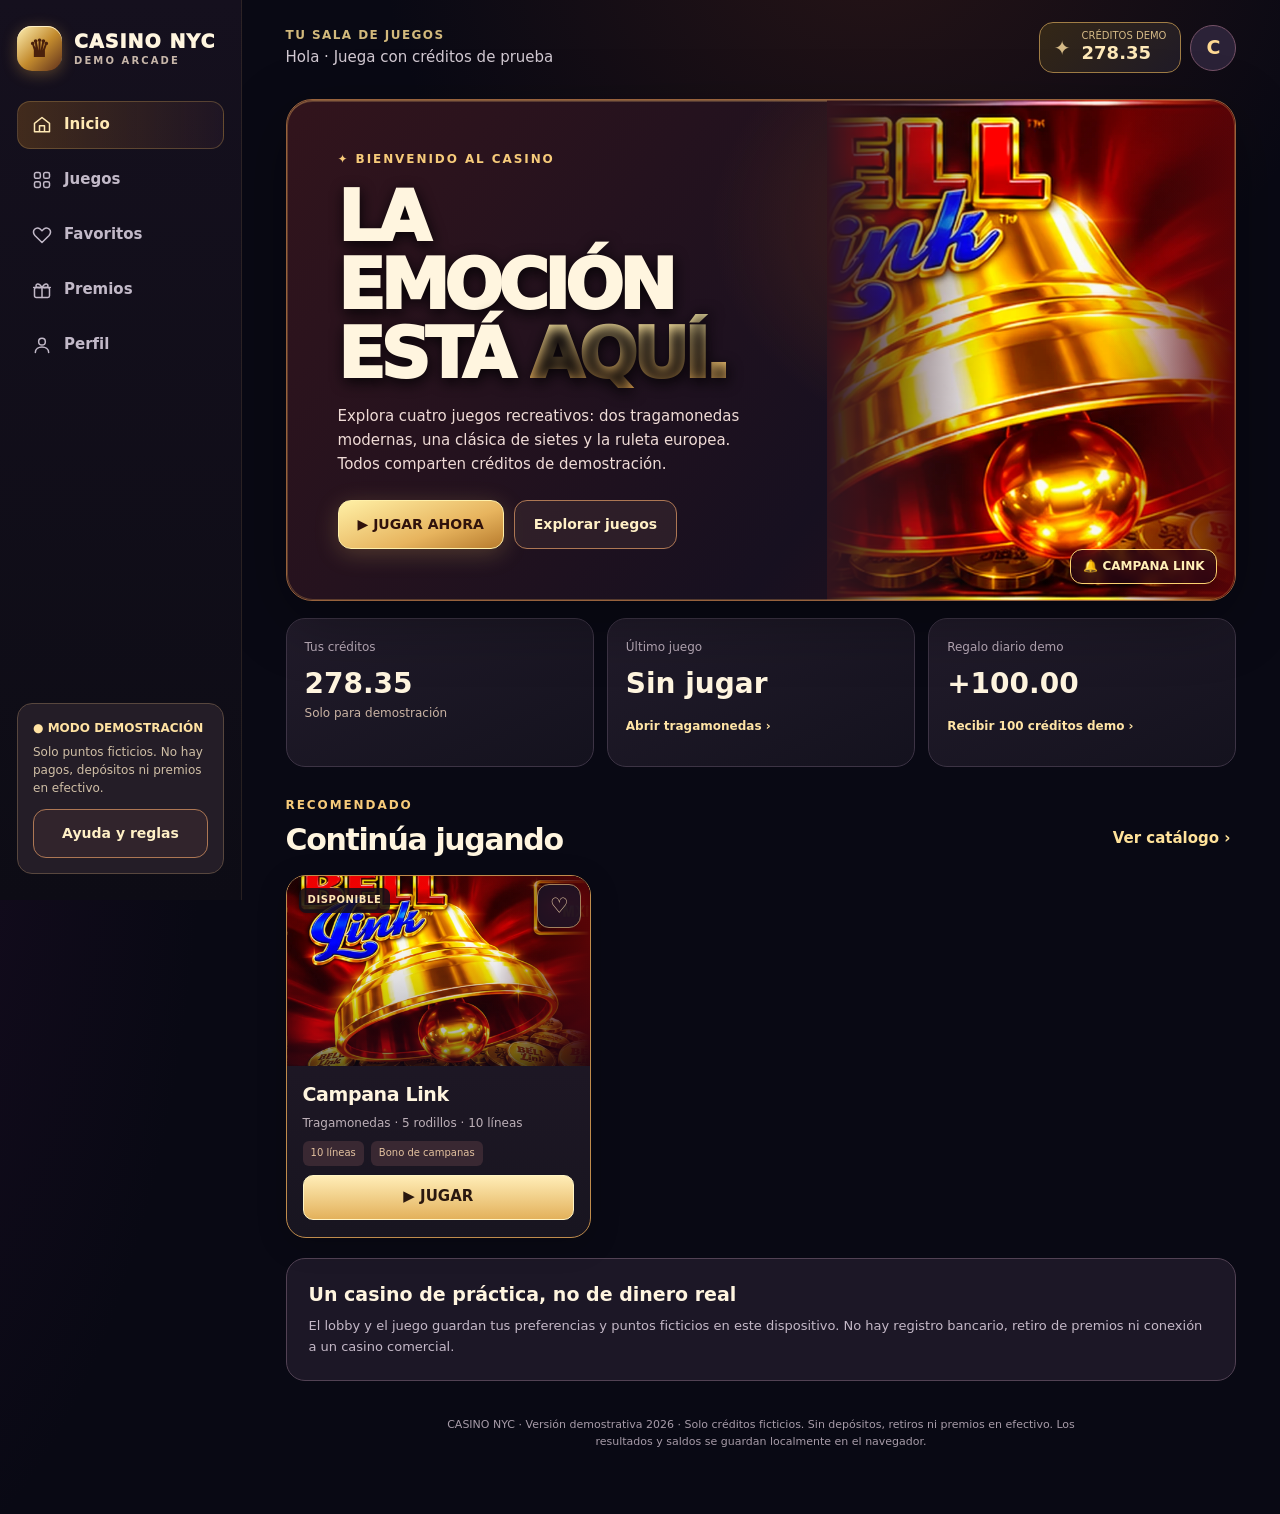
==== commit 7a839be4: "feat: completar gráficos del lobby, símbolos HD y ruleta responsive" ====
--- a/index.html
+++ b/index.html
@@ -1,4 +1,4 @@
-<!DOCTYPE html><html lang="es"><head><meta charset="UTF-8"><meta name="viewport" content="width=device-width,initial-scale=1,viewport-fit=cover"><meta name="theme-color" content="#090914"><meta name="description" content="Casino NYC: lobby de juegos recreativos y tragamonedas con créditos ficticios. Sin dinero real."><title>Casino NYC | Lobby de juegos</title><link rel="icon" href="icons/casino-nyc.svg" type="image/svg+xml"><link rel="manifest" href="manifest.webmanifest"><link rel="stylesheet" href="lobby.css"></head><body><svg aria-hidden="true" xmlns="http://www.w3.org/2000/svg" style="display:none"><symbol id="ic-home" viewBox="0 0 24 24"><path d="m3 10 9-7 9 7v10H3V10zm6 10v-7h6v7"/></symbol><symbol id="ic-grid" viewBox="0 0 24 24"><rect x="3" y="3" width="7" height="7" rx="2"/><rect x="14" y="3" width="7" height="7" rx="2"/><rect x="3" y="14" width="7" height="7" rx="2"/><rect x="14" y="14" width="7" height="7" rx="2"/></symbol><symbol id="ic-heart" viewBox="0 0 24 24"><path d="M12 21 3.5 12.5C-1 7 5 1 10 5l2 2 2-2c5-4 11 2 6.5 7.5L12 21z"/></symbol><symbol id="ic-gift" viewBox="0 0 24 24"><rect x="3" y="9" width="18" height="12" rx="2"/><path d="M2 9h20M12 9v12M12 9C8 2 4 5 5 8c.5 2 5 1 7 1zm0 0c4-7 8-4 7-1-.5 2-5 1-7 1z"/></symbol><symbol id="ic-user" viewBox="0 0 24 24"><circle cx="12" cy="8" r="4"/><path d="M4 21c0-9 16-9 16 0"/></symbol><symbol id="ic-search" viewBox="0 0 24 24"><circle cx="10.5" cy="10.5" r="6.5"/><path d="m16 16 6 6"/></symbol></svg><div class="shell">
+<!DOCTYPE html><html lang="es"><head><meta charset="UTF-8"><meta name="viewport" content="width=device-width,initial-scale=1,viewport-fit=cover"><meta name="theme-color" content="#090914"><meta name="description" content="Casino NYC: lobby de juegos recreativos y tragamonedas con créditos ficticios. Sin dinero real."><title>Casino NYC | Lobby de juegos</title><link rel="icon" href="icons/casino-nyc.svg" type="image/svg+xml"><link rel="manifest" href="manifest.webmanifest"><link rel="stylesheet" href="lobby.css"><link rel="stylesheet" href="graphics-lobby.css"></head><body><svg aria-hidden="true" xmlns="http://www.w3.org/2000/svg" style="display:none"><symbol id="ic-home" viewBox="0 0 24 24"><path d="m3 10 9-7 9 7v10H3V10zm6 10v-7h6v7"/></symbol><symbol id="ic-grid" viewBox="0 0 24 24"><rect x="3" y="3" width="7" height="7" rx="2"/><rect x="14" y="3" width="7" height="7" rx="2"/><rect x="3" y="14" width="7" height="7" rx="2"/><rect x="14" y="14" width="7" height="7" rx="2"/></symbol><symbol id="ic-heart" viewBox="0 0 24 24"><path d="M12 21 3.5 12.5C-1 7 5 1 10 5l2 2 2-2c5-4 11 2 6.5 7.5L12 21z"/></symbol><symbol id="ic-gift" viewBox="0 0 24 24"><rect x="3" y="9" width="18" height="12" rx="2"/><path d="M2 9h20M12 9v12M12 9C8 2 4 5 5 8c.5 2 5 1 7 1zm0 0c4-7 8-4 7-1-.5 2-5 1-7 1z"/></symbol><symbol id="ic-user" viewBox="0 0 24 24"><circle cx="12" cy="8" r="4"/><path d="M4 21c0-9 16-9 16 0"/></symbol><symbol id="ic-search" viewBox="0 0 24 24"><circle cx="10.5" cy="10.5" r="6.5"/><path d="m16 16 6 6"/></symbol></svg><div class="shell">
 <aside class="sidebar"><a class="wordmark" href="./" aria-label="Casino NYC, inicio"><span class="brand-logo">♛</span><span>CASINO NYC<small>DEMO ARCADE</small></span></a><nav aria-label="Navegación del casino"><button type="button" class="nav-item" data-nav="inicio" aria-current="page"><svg aria-hidden="true" viewBox="0 0 24 24" fill="none" stroke="currentColor" stroke-width="1.8" stroke-linecap="round" stroke-linejoin="round"><use href="#ic-home"/></svg><span class="nav-label">Inicio</span></button><button type="button" class="nav-item" data-nav="juegos" aria-current="false"><svg aria-hidden="true" viewBox="0 0 24 24" fill="none" stroke="currentColor" stroke-width="1.8" stroke-linecap="round" stroke-linejoin="round"><use href="#ic-grid"/></svg><span class="nav-label">Juegos</span></button><button type="button" class="nav-item" data-nav="favoritos" aria-current="false"><svg aria-hidden="true" viewBox="0 0 24 24" fill="none" stroke="currentColor" stroke-width="1.8" stroke-linecap="round" stroke-linejoin="round"><use href="#ic-heart"/></svg><span class="nav-label">Favoritos</span></button><button type="button" class="nav-item" data-nav="premios" aria-current="false"><svg aria-hidden="true" viewBox="0 0 24 24" fill="none" stroke="currentColor" stroke-width="1.8" stroke-linecap="round" stroke-linejoin="round"><use href="#ic-gift"/></svg><span class="nav-label">Premios</span></button><button type="button" class="nav-item" data-nav="perfil" aria-current="false"><svg aria-hidden="true" viewBox="0 0 24 24" fill="none" stroke="currentColor" stroke-width="1.8" stroke-linecap="round" stroke-linejoin="round"><use href="#ic-user"/></svg><span class="nav-label">Perfil</span></button></nav><div class="sidebar-bottom"><b>● MODO DEMOSTRACIÓN</b>Solo puntos ficticios. No hay pagos, depósitos ni premios en efectivo.<br><button class="secondary" type="button" data-nav="ayuda" style="width:100%;margin-top:12px">Ayuda y reglas</button></div></aside>
 <div class="content"><header class="topbar"><div><div class="mobile-logo"><span class="brand-logo">♛</span> CASINO NYC</div><div class="welcome">Tu sala de juegos</div><p class="subwelcome" id="greeting">Bienvenido · Todo listo para jugar</p></div><div class="userbar"><div class="wallet" aria-label="Créditos de demostración"><span style="font-size:20px" aria-hidden="true">✦</span><div><span>CRÉDITOS DEMO</span><strong id="balanceHeader">278.35</strong></div></div><button class="avatar" type="button" data-nav="perfil" aria-label="Abrir perfil" id="avatar">C</button></div></header>
 
@@ -9,7 +9,7 @@
 <div class="info-card"><h3>Un casino de práctica, no de dinero real</h3><p>El lobby y el juego guardan tus preferencias y puntos ficticios en este dispositivo. No hay registro bancario, retiro de premios ni conexión a un casino comercial.</p></div>
 </section>
 
-<section class="panel" id="panel-juegos" hidden><div class="sectionhead" style="margin-top:2px"><div><div class="eyebrow">Catálogo</div><h2>Todos los juegos</h2></div><p id="resultsCount" aria-live="polite">4 resultados</p></div><div class="games-tools"><label class="search"><svg aria-hidden="true" viewBox="0 0 24 24" fill="none" stroke="currentColor" stroke-width="1.8" stroke-linecap="round" stroke-linejoin="round"><use href="#ic-search"/></svg><input id="gameSearch" type="search" placeholder="Buscar juegos, tragamonedas..." autocomplete="off" aria-label="Buscar juegos"></label><div class="filters" aria-label="Filtrar juegos"><button type="button" class="filter" data-filter="todos" aria-pressed="true">Todos</button><button type="button" class="filter" data-filter="tragamonedas" aria-pressed="false">Tragamonedas</button><button type="button" class="filter" data-filter="mesas" aria-pressed="false">Mesas</button><button type="button" class="filter" data-filter="favoritos" aria-pressed="false">Favoritos</button></div></div><div class="game-grid" id="catalogGrid"><article class="game-card ready" data-game="campana" data-category="Tragamonedas" data-title="campana link"><div class="cover "><div class="cover-art" aria-hidden="true"></div><span class="game-tag">DISPONIBLE</span><button class="fav" type="button" data-favorite="campana" aria-pressed="false" aria-label="Guardar Campana Link en favoritos">♡</button></div><div class="game-info"><div><h3>Campana Link</h3><p>Tragamonedas · 5 rodillos · 10 líneas</p></div><div class="game-meta"><span>10 líneas</span><span>Bono de campanas</span></div><button class="action " type="button" data-launch="campana">▶ JUGAR</button></div></article><article class="game-card ready" data-game="diamond" data-category="Tragamonedas" data-title="diamond stars"><div class="cover blue"><span class="cover-symbol" aria-hidden="true">💎</span><span class="game-tag">DISPONIBLE</span><button class="fav" type="button" data-favorite="diamond" aria-pressed="false" aria-label="Guardar Diamond Stars en favoritos">♡</button></div><div class="game-info"><div><h3>Diamond Stars</h3><p>Tragamonedas de cinco rodillos, comodines y giros gratis.</p></div><div class="game-meta"><span>10 líneas · Giros gratis</span></div><button class="action" type="button" data-launch="diamond">▶ JUGAR</button></div></article><article class="game-card ready" data-game="ruleta" data-category="Mesas" data-title="ruleta karma europea"><div class="cover green"><span class="cover-symbol" aria-hidden="true">🎡</span><span class="game-tag">DISPONIBLE</span><button class="fav" type="button" data-favorite="ruleta" aria-pressed="false" aria-label="Guardar Ruleta KARMA en favoritos">♡</button></div><div class="game-info"><div><h3>Ruleta KARMA</h3><p>Rueda inspirada en KARMA: bola animada, plenos, semiplenos, calles y cuadros.</p></div><div class="game-meta"><span>37 números · Mesa y apuestas especiales</span></div><button class="action" type="button" data-launch="ruleta">▶ JUGAR</button></div></article><article class="game-card ready" data-game="fortuna" data-category="Tragamonedas" data-title="fortuna 7"><div class="cover purple"><span class="cover-symbol" aria-hidden="true">7️⃣</span><span class="game-tag">DISPONIBLE</span><button class="fav" type="button" data-favorite="fortuna" aria-pressed="false" aria-label="Guardar Fortuna 7 en favoritos">♡</button></div><div class="game-info"><div><h3>Fortuna 7</h3><p>Tragamonedas clásica con tres rodillos, sietes y frutas.</p></div><div class="game-meta"><span>3 rodillos · 5 líneas</span></div><button class="action" type="button" data-launch="fortuna">▶ JUGAR</button></div></article></div><p class="empty" id="emptyGames" hidden>No hay juegos que coincidan con la búsqueda.</p><div class="info-card"><h3>Cuatro juegos disponibles</h3><p>Casino NYC incluye cuatro juegos de demostración independientes: Campana Link, Diamond Stars, Fortuna 7 y Ruleta KARMA. Todos comparten créditos ficticios en este navegador.</p></div></section>
+<section class="panel" id="panel-juegos" hidden><div class="sectionhead" style="margin-top:2px"><div><div class="eyebrow">Catálogo</div><h2>Todos los juegos</h2></div><p id="resultsCount" aria-live="polite">4 resultados</p></div><div class="games-tools"><label class="search"><svg aria-hidden="true" viewBox="0 0 24 24" fill="none" stroke="currentColor" stroke-width="1.8" stroke-linecap="round" stroke-linejoin="round"><use href="#ic-search"/></svg><input id="gameSearch" type="search" placeholder="Buscar juegos, tragamonedas..." autocomplete="off" aria-label="Buscar juegos"></label><div class="filters" aria-label="Filtrar juegos"><button type="button" class="filter" data-filter="todos" aria-pressed="true">Todos</button><button type="button" class="filter" data-filter="tragamonedas" aria-pressed="false">Tragamonedas</button><button type="button" class="filter" data-filter="mesas" aria-pressed="false">Mesas</button><button type="button" class="filter" data-filter="favoritos" aria-pressed="false">Favoritos</button></div></div><div class="game-grid" id="catalogGrid"><article class="game-card ready" data-game="campana" data-category="Tragamonedas" data-title="campana link"><div class="cover "><div class="cover-art" aria-hidden="true"></div><span class="game-tag">DISPONIBLE</span><button class="fav" type="button" data-favorite="campana" aria-pressed="false" aria-label="Guardar Campana Link en favoritos">♡</button></div><div class="game-info"><div><h3>Campana Link</h3><p>Tragamonedas · 5 rodillos · 10 líneas</p></div><div class="game-meta"><span>10 líneas</span><span>Bono de campanas</span></div><button class="action " type="button" data-launch="campana">▶ JUGAR</button></div></article><article class="game-card ready" data-game="diamond" data-category="Tragamonedas" data-title="diamond stars"><div class="cover blue"><img class="cover-img" src="assets/diamond-cover.svg" alt="" loading="lazy"><span class="game-tag">DISPONIBLE</span><button class="fav" type="button" data-favorite="diamond" aria-pressed="false" aria-label="Guardar Diamond Stars en favoritos">♡</button></div><div class="game-info"><div><h3>Diamond Stars</h3><p>Tragamonedas de cinco rodillos, comodines y giros gratis.</p></div><div class="game-meta"><span>10 líneas · Giros gratis</span></div><button class="action" type="button" data-launch="diamond">▶ JUGAR</button></div></article><article class="game-card ready" data-game="ruleta" data-category="Mesas" data-title="ruleta karma europea"><div class="cover green"><img class="cover-img" src="assets/ruleta-cover.svg" alt="" loading="lazy"><span class="game-tag">DISPONIBLE</span><button class="fav" type="button" data-favorite="ruleta" aria-pressed="false" aria-label="Guardar Ruleta KARMA en favoritos">♡</button></div><div class="game-info"><div><h3>Ruleta KARMA</h3><p>Rueda inspirada en KARMA: bola animada, plenos, semiplenos, calles y cuadros.</p></div><div class="game-meta"><span>37 números · Mesa y apuestas especiales</span></div><button class="action" type="button" data-launch="ruleta">▶ JUGAR</button></div></article><article class="game-card ready" data-game="fortuna" data-category="Tragamonedas" data-title="fortuna 7"><div class="cover purple"><img class="cover-img" src="assets/fortuna-cover.svg" alt="" loading="lazy"><span class="game-tag">DISPONIBLE</span><button class="fav" type="button" data-favorite="fortuna" aria-pressed="false" aria-label="Guardar Fortuna 7 en favoritos">♡</button></div><div class="game-info"><div><h3>Fortuna 7</h3><p>Tragamonedas clásica con tres rodillos, sietes y frutas.</p></div><div class="game-meta"><span>3 rodillos · 5 líneas</span></div><button class="action" type="button" data-launch="fortuna">▶ JUGAR</button></div></article></div><p class="empty" id="emptyGames" hidden>No hay juegos que coincidan con la búsqueda.</p><div class="info-card"><h3>Cuatro juegos disponibles</h3><p>Casino NYC incluye cuatro juegos de demostración independientes: Campana Link, Diamond Stars, Fortuna 7 y Ruleta KARMA. Todos comparten créditos ficticios en este navegador.</p></div></section>
 
 <section class="panel" id="panel-premios" hidden><div class="sectionhead" style="margin-top:2px"><div><div class="eyebrow">Panel informativo</div><h2>Premios de Campana Link</h2></div></div><div class="jackpot-grid"><div class="pot grand"><span class="tag">GRAND</span><strong>55,458.30</strong><small>Premio ficticio del bono</small></div><div class="pot major"><span class="tag">MAJOR</span><strong>2,997.50</strong><small>Premio ficticio del bono</small></div><div class="pot minor"><span class="tag">MINOR</span><strong>250.00</strong><small>Premio ficticio del bono</small></div><div class="pot mini"><span class="tag">MINI</span><strong>50.00</strong><small>Premio ficticio del bono</small></div></div><div class="info-card"><h3>¿Cómo funcionan?</h3><p>Las cantidades son valores de demostración del juego Campana Link, no jackpots en vivo ni dinero retirables. Se desbloquean dentro del bono de campanas según sus reglas.</p><div class="actions" style="margin-top:16px"><a href="games/campana-link.html" data-play-link class="primary">Abrir juego</a></div></div></section>
 
--- a/graphics-lobby.css
+++ b/graphics-lobby.css
@@ -0,0 +1,11 @@
+/* Casino NYC illustrated library: vector thumbnails remain sharp at 4K. */
+.game-card .cover{background-color:#0f0d19;isolation:isolate}
+.cover .cover-img{position:absolute;inset:0;width:100%;height:100%;object-fit:cover;object-position:center;z-index:0;filter:saturate(1.06) contrast(1.05)}
+.cover .cover-symbol{display:none}
+.game-card .cover:after{background:linear-gradient(180deg,#09091513 0%,transparent 35%,#0b071d50 83%,#0b0816a0 100%)}
+.game-card .game-info{gap:9px}
+.game-card .action{background:linear-gradient(180deg,#ffedb7,#e3b15b);color:#2a180f;text-shadow:none;border:1px solid #fff4c4;font-weight:900}
+.game-card:hover{box-shadow:0 12px 36px #0009,0 0 0 1px #d2a35e70}
+.game-card .cover.green,.game-card .cover.blue,.game-card .cover.purple{background:#0e111a}
+@media(min-width:768px){.cover{height:190px}}
+@media(max-width:760px){.cover{height:clamp(132px,32vw,185px)}}
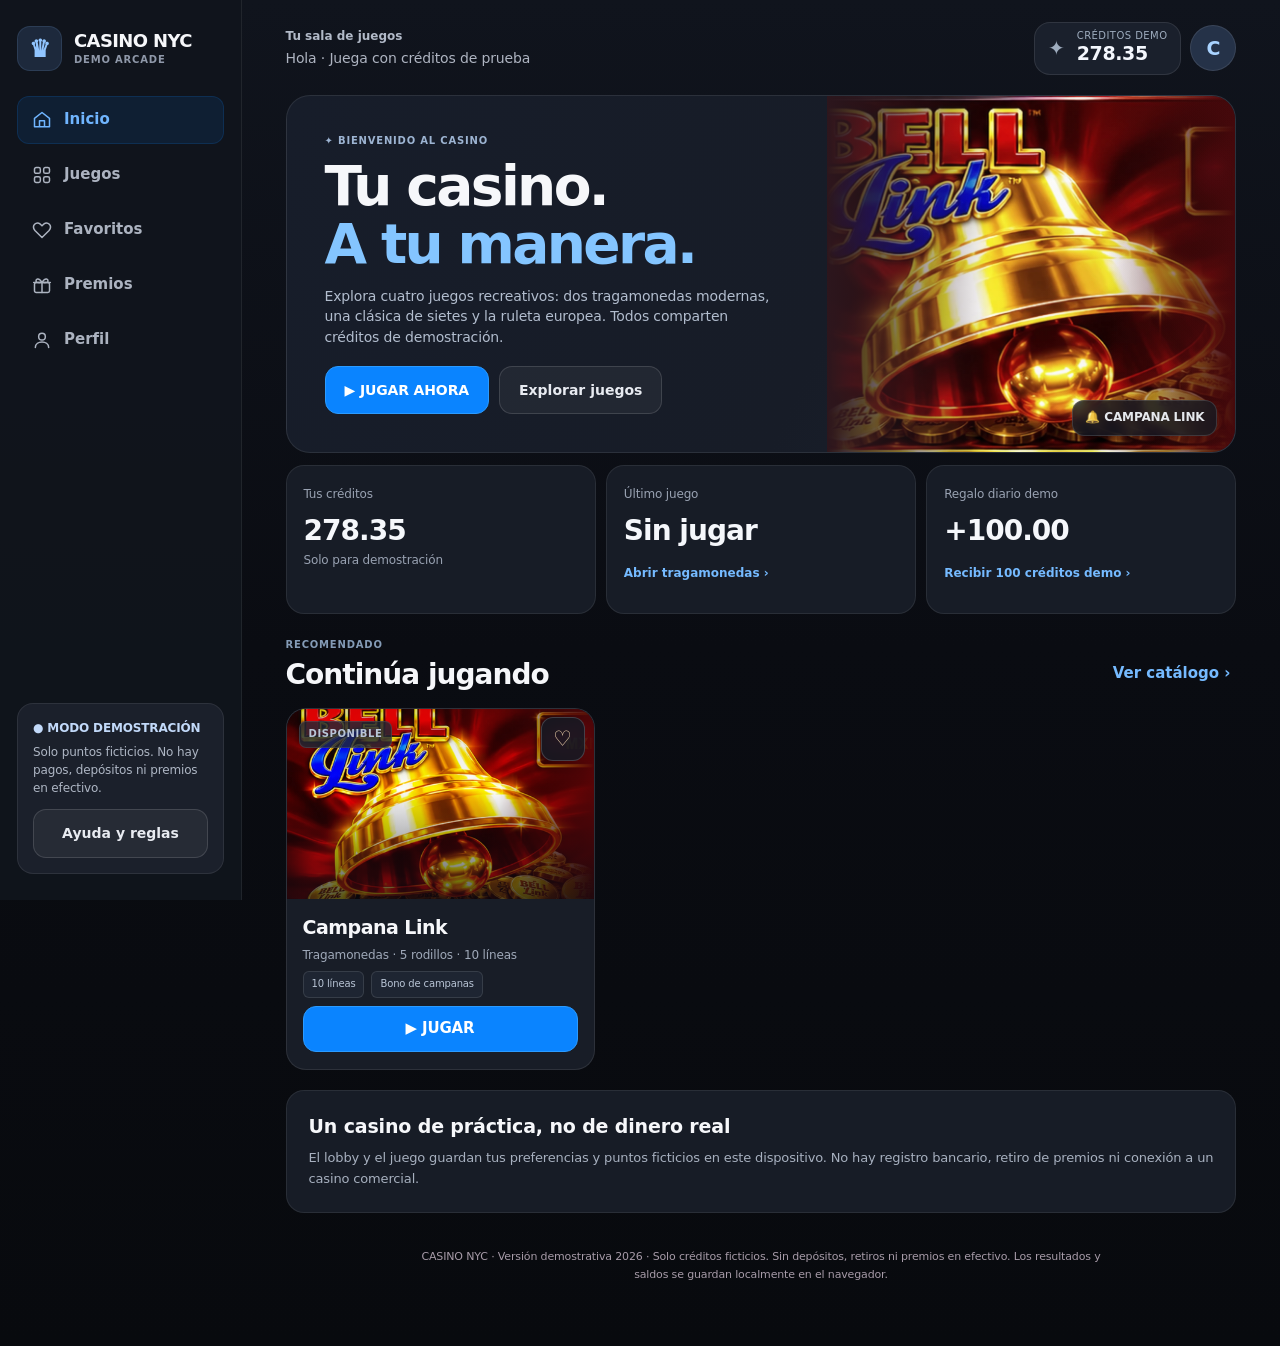
==== commit 0cfc0900: "feat(ui): redesign Casino NYC with clean iOS-inspired interface" ====
--- a/index.html
+++ b/index.html
@@ -1,9 +1,9 @@
-<!DOCTYPE html><html lang="es"><head><meta charset="UTF-8"><meta name="viewport" content="width=device-width,initial-scale=1,viewport-fit=cover"><meta name="theme-color" content="#090914"><meta name="description" content="Casino NYC: lobby de juegos recreativos y tragamonedas con créditos ficticios. Sin dinero real."><title>Casino NYC | Lobby de juegos</title><link rel="icon" href="icons/casino-nyc.svg" type="image/svg+xml"><link rel="manifest" href="manifest.webmanifest"><link rel="stylesheet" href="lobby.css"><link rel="stylesheet" href="graphics-lobby.css"></head><body><svg aria-hidden="true" xmlns="http://www.w3.org/2000/svg" style="display:none"><symbol id="ic-home" viewBox="0 0 24 24"><path d="m3 10 9-7 9 7v10H3V10zm6 10v-7h6v7"/></symbol><symbol id="ic-grid" viewBox="0 0 24 24"><rect x="3" y="3" width="7" height="7" rx="2"/><rect x="14" y="3" width="7" height="7" rx="2"/><rect x="3" y="14" width="7" height="7" rx="2"/><rect x="14" y="14" width="7" height="7" rx="2"/></symbol><symbol id="ic-heart" viewBox="0 0 24 24"><path d="M12 21 3.5 12.5C-1 7 5 1 10 5l2 2 2-2c5-4 11 2 6.5 7.5L12 21z"/></symbol><symbol id="ic-gift" viewBox="0 0 24 24"><rect x="3" y="9" width="18" height="12" rx="2"/><path d="M2 9h20M12 9v12M12 9C8 2 4 5 5 8c.5 2 5 1 7 1zm0 0c4-7 8-4 7-1-.5 2-5 1-7 1z"/></symbol><symbol id="ic-user" viewBox="0 0 24 24"><circle cx="12" cy="8" r="4"/><path d="M4 21c0-9 16-9 16 0"/></symbol><symbol id="ic-search" viewBox="0 0 24 24"><circle cx="10.5" cy="10.5" r="6.5"/><path d="m16 16 6 6"/></symbol></svg><div class="shell">
+<!DOCTYPE html><html lang="es"><head><meta charset="UTF-8"><meta name="viewport" content="width=device-width,initial-scale=1,viewport-fit=cover"><meta name="theme-color" content="#10141c"><meta name="description" content="Casino NYC: lobby de juegos recreativos y tragamonedas con créditos ficticios. Sin dinero real."><title>Casino NYC | Lobby de juegos</title><link rel="icon" href="icons/casino-nyc.svg" type="image/svg+xml"><link rel="manifest" href="manifest.webmanifest"><link rel="stylesheet" href="lobby.css"><link rel="stylesheet" href="graphics-lobby.css"><link rel="stylesheet" href="mobile-lobby.css"><link rel="stylesheet" href="ios-lobby.css"></head><body><svg aria-hidden="true" xmlns="http://www.w3.org/2000/svg" style="display:none"><symbol id="ic-home" viewBox="0 0 24 24"><path d="m3 10 9-7 9 7v10H3V10zm6 10v-7h6v7"/></symbol><symbol id="ic-grid" viewBox="0 0 24 24"><rect x="3" y="3" width="7" height="7" rx="2"/><rect x="14" y="3" width="7" height="7" rx="2"/><rect x="3" y="14" width="7" height="7" rx="2"/><rect x="14" y="14" width="7" height="7" rx="2"/></symbol><symbol id="ic-heart" viewBox="0 0 24 24"><path d="M12 21 3.5 12.5C-1 7 5 1 10 5l2 2 2-2c5-4 11 2 6.5 7.5L12 21z"/></symbol><symbol id="ic-gift" viewBox="0 0 24 24"><rect x="3" y="9" width="18" height="12" rx="2"/><path d="M2 9h20M12 9v12M12 9C8 2 4 5 5 8c.5 2 5 1 7 1zm0 0c4-7 8-4 7-1-.5 2-5 1-7 1z"/></symbol><symbol id="ic-user" viewBox="0 0 24 24"><circle cx="12" cy="8" r="4"/><path d="M4 21c0-9 16-9 16 0"/></symbol><symbol id="ic-search" viewBox="0 0 24 24"><circle cx="10.5" cy="10.5" r="6.5"/><path d="m16 16 6 6"/></symbol></svg><div class="shell">
 <aside class="sidebar"><a class="wordmark" href="./" aria-label="Casino NYC, inicio"><span class="brand-logo">♛</span><span>CASINO NYC<small>DEMO ARCADE</small></span></a><nav aria-label="Navegación del casino"><button type="button" class="nav-item" data-nav="inicio" aria-current="page"><svg aria-hidden="true" viewBox="0 0 24 24" fill="none" stroke="currentColor" stroke-width="1.8" stroke-linecap="round" stroke-linejoin="round"><use href="#ic-home"/></svg><span class="nav-label">Inicio</span></button><button type="button" class="nav-item" data-nav="juegos" aria-current="false"><svg aria-hidden="true" viewBox="0 0 24 24" fill="none" stroke="currentColor" stroke-width="1.8" stroke-linecap="round" stroke-linejoin="round"><use href="#ic-grid"/></svg><span class="nav-label">Juegos</span></button><button type="button" class="nav-item" data-nav="favoritos" aria-current="false"><svg aria-hidden="true" viewBox="0 0 24 24" fill="none" stroke="currentColor" stroke-width="1.8" stroke-linecap="round" stroke-linejoin="round"><use href="#ic-heart"/></svg><span class="nav-label">Favoritos</span></button><button type="button" class="nav-item" data-nav="premios" aria-current="false"><svg aria-hidden="true" viewBox="0 0 24 24" fill="none" stroke="currentColor" stroke-width="1.8" stroke-linecap="round" stroke-linejoin="round"><use href="#ic-gift"/></svg><span class="nav-label">Premios</span></button><button type="button" class="nav-item" data-nav="perfil" aria-current="false"><svg aria-hidden="true" viewBox="0 0 24 24" fill="none" stroke="currentColor" stroke-width="1.8" stroke-linecap="round" stroke-linejoin="round"><use href="#ic-user"/></svg><span class="nav-label">Perfil</span></button></nav><div class="sidebar-bottom"><b>● MODO DEMOSTRACIÓN</b>Solo puntos ficticios. No hay pagos, depósitos ni premios en efectivo.<br><button class="secondary" type="button" data-nav="ayuda" style="width:100%;margin-top:12px">Ayuda y reglas</button></div></aside>
 <div class="content"><header class="topbar"><div><div class="mobile-logo"><span class="brand-logo">♛</span> CASINO NYC</div><div class="welcome">Tu sala de juegos</div><p class="subwelcome" id="greeting">Bienvenido · Todo listo para jugar</p></div><div class="userbar"><div class="wallet" aria-label="Créditos de demostración"><span style="font-size:20px" aria-hidden="true">✦</span><div><span>CRÉDITOS DEMO</span><strong id="balanceHeader">278.35</strong></div></div><button class="avatar" type="button" data-nav="perfil" aria-label="Abrir perfil" id="avatar">C</button></div></header>
 
 <main id="main">
-<section class="panel" id="panel-inicio"><div class="hero"><div class="hero-copy"><div class="eyebrow">✦ Bienvenido al casino</div><h1>LA EMOCIÓN<br>ESTÁ <em>AQUÍ.</em></h1><p>Explora cuatro juegos recreativos: dos tragamonedas modernas, una clásica de sietes y la ruleta europea. Todos comparten créditos de demostración.</p><div class="actions"><a class="primary" href="games/campana-link.html" data-play-link>▶ JUGAR AHORA</a><button class="secondary" type="button" data-nav="juegos">Explorar juegos</button></div></div><div class="hero-art" role="img" aria-label="Campana dorada luminosa"><span class="hero-stamp">🔔 CAMPANA LINK</span></div></div>
+<section class="panel" id="panel-inicio"><div class="hero"><div class="hero-copy"><div class="eyebrow">✦ Bienvenido al casino</div><h1>Tu casino.<br><em>A tu manera.</em></h1><p>Explora cuatro juegos recreativos: dos tragamonedas modernas, una clásica de sietes y la ruleta europea. Todos comparten créditos de demostración.</p><div class="actions"><a class="primary" href="games/campana-link.html" data-play-link>▶ JUGAR AHORA</a><button class="secondary" type="button" data-nav="juegos">Explorar juegos</button></div></div><div class="hero-art" role="img" aria-label="Campana dorada luminosa"><span class="hero-stamp">🔔 CAMPANA LINK</span></div></div>
 <div class="quick-grid"><div class="stat-card"><span>Tus créditos</span><strong id="balanceHome">278.35</strong><p>Solo para demostración</p></div><div class="stat-card"><span>Último juego</span><strong id="recentGame">Sin jugar</strong><button data-play-link type="button">Abrir tragamonedas ›</button></div><div class="stat-card"><span>Regalo diario demo</span><strong>+100.00</strong><button type="button" data-daily>Recibir créditos ›</button></div></div>
 <div class="sectionhead"><div><div class="eyebrow">Recomendado</div><h2>Continúa jugando</h2></div><button type="button" data-nav="juegos">Ver catálogo ›</button></div><div class="game-grid"><article class="game-card ready" data-game="campana" data-category="Tragamonedas" data-title="campana link"><div class="cover "><div class="cover-art" aria-hidden="true"></div><span class="game-tag">DISPONIBLE</span><button class="fav" type="button" data-favorite="campana" aria-pressed="false" aria-label="Guardar Campana Link en favoritos">♡</button></div><div class="game-info"><div><h3>Campana Link</h3><p>Tragamonedas · 5 rodillos · 10 líneas</p></div><div class="game-meta"><span>10 líneas</span><span>Bono de campanas</span></div><button class="action " type="button" data-launch="campana">▶ JUGAR</button></div></article></div>
 <div class="info-card"><h3>Un casino de práctica, no de dinero real</h3><p>El lobby y el juego guardan tus preferencias y puntos ficticios en este dispositivo. No hay registro bancario, retiro de premios ni conexión a un casino comercial.</p></div>
--- a/mobile-lobby.css
+++ b/mobile-lobby.css
@@ -0,0 +1,18 @@
+/* Casino NYC lobby: phone-first access to the game catalog. */
+@media(max-width:600px){
+  .hero{min-height:0!important;}
+  .hero-copy{padding:17px 16px 12px!important;}
+  .hero h1{font-size:clamp(31px,8vw,39px)!important;margin:7px 0 7px!important;line-height:1.0!important;}
+  .hero p{font-size:12px!important;line-height:1.32!important;margin:0 0 11px!important;}
+  .hero .actions{gap:7px!important;}
+  .hero .actions a,.hero .actions button{min-height:44px!important;}
+  .hero-visual,.hero-art{max-height:145px!important;}
+  .game-card .cover{height:clamp(118px,34vw,155px)!important;}
+  .game-card .game-info{gap:6px!important;}
+  .game-card .action{min-height:46px!important;}
+  button,a,.nav-item{touch-action:manipulation;}
+}
+@media(max-width:355px){
+  .hero-visual,.hero-art{max-height:110px!important;}
+  .hero h1{font-size:29px!important;}
+}
--- a/ios-lobby.css
+++ b/ios-lobby.css
@@ -0,0 +1,157 @@
+/* Casino NYC · iOS-inspired interface v8
+   Original visual language: native system typography, restrained surfaces, clean touch hierarchy. */
+:root {
+  --bg: #0b0d13;
+  --panel: #171b25;
+  --panel2: #202531;
+  --line: #ffffff16;
+  --cream: #f6f7fa;
+  --muted: #9299a8;
+  --gold: #d5c5a0;
+  --ios-blue: #0a84ff;
+  --ios-text: #f6f7fa;
+  color-scheme: dark;
+}
+html { -webkit-text-size-adjust:100%; }
+body {
+  background:linear-gradient(180deg,#10141d 0%,#0a0c12 48%,#080a0e 100%)!important;
+  color:var(--ios-text);
+  font-family:-apple-system,BlinkMacSystemFont,"SF Pro Display","SF Pro Text",Inter,system-ui,sans-serif;
+  letter-spacing:-.01em;
+}
+button,input,a {touch-action:manipulation;}
+button:focus-visible,a:focus-visible,input:focus-visible {outline:2px solid #64afff;outline-offset:3px;}
+.sidebar {background:#11151de8;border-color:#ffffff12;gap:25px;}
+.sidebar-bottom {background:#1b202b;border:1px solid #ffffff14;color:#aeb6c4;border-radius:16px;}
+.sidebar-bottom b {color:#c2d9f9;}
+.wordmark {font-size:18px;letter-spacing:-.035em;font-weight:800;}
+.wordmark small {letter-spacing:.08em;color:#8f98a9;font-weight:600;}
+.brand-logo {
+  background:#1d293c;
+  color:#91c5ff;
+  border:1px solid #7294c52e;
+  box-shadow:none;
+  border-radius:13px;
+}
+.nav-item {border-radius:12px;font-weight:650;color:#acb3c0;min-height:48px;}
+.nav-item[aria-current="page"],.nav-item:hover {color:#70b5ff;background:#0a84ff1a;border-color:#0a84ff28;}
+.content {max-width:1440px;}
+.topbar {margin-bottom:20px;}
+.topbar .welcome {color:#b2bac8;letter-spacing:0;font-size:12px;text-transform:none;}
+.topbar .subwelcome {font-size:14px;color:#aeb4c1;}
+.wallet {
+  background:#1a202c;border:1px solid #ffffff18;
+  border-radius:16px;box-shadow:none;
+  padding:8px 13px;
+}
+.wallet span {color:#9eacbe;letter-spacing:.045em;font-size:10px;}
+.wallet strong {color:#f4f7fd;font-size:19px;font-weight:800;letter-spacing:-.02em;}
+.avatar {background:#253248;border:1px solid #ffffff18;color:#a9d3ff;box-shadow:none;}
+.hero {
+  min-height:290px;
+  background:linear-gradient(115deg,#171d2a 0%,#171c27 58%,#1c2330 100%);
+  border:1px solid #ffffff16;border-radius:24px;
+  box-shadow:none;
+}
+.hero:after {box-shadow:none;border-radius:inherit;}
+.hero-copy {padding:clamp(22px,3vw,38px);}
+.hero .eyebrow {color:#9db4d2;}
+.hero h1 {
+  font-size:clamp(33px,4.6vw,55px);
+  line-height:1.05;
+  letter-spacing:-.048em;
+  font-weight:760;
+  margin:10px 0 12px;
+  text-shadow:none;
+}
+.hero h1 em {background:none;color:#84c5ff;}
+.hero p {color:#b2bdce;line-height:1.48;font-size:14px;margin-bottom:18px;}
+.eyebrow {color:#849bb6;font-size:10px;letter-spacing:.08em;font-weight:750;}
+.primary,.game-card .action {
+  background:#0a84ff!important;
+  color:white!important;
+  border:1px solid #2b9bff!important;
+  text-shadow:none!important;
+  box-shadow:none!important;
+  border-radius:13px;
+  font-weight:750;
+  letter-spacing:-.01em;
+}
+.primary:hover,.game-card .action:hover {background:#258ffe!important;}
+.secondary {background:#ffffff0d!important;border:1px solid #ffffff22!important;color:#e8ebf1!important;box-shadow:none!important;}
+.hero .actions a,.hero .actions button {min-height:48px;}
+.hero-art {filter:saturate(.80);}
+.hero-stamp {background:#111826c8!important;border-color:#ffffff23!important;color:#e4e8ee!important;box-shadow:none!important;}
+.quick-grid {gap:10px;margin-top:12px;}
+.stat-card,.info-card {
+  background:#171c26;border:1px solid #ffffff14;
+  box-shadow:none;border-radius:18px;
+}
+.stat-card {padding:17px;}
+.stat-card span,.stat-card p {color:#99a2b2;}
+.stat-card strong {font-weight:780;letter-spacing:-.035em;color:#f5f7fb;}
+.stat-card button,.sectionhead button {color:#75baff;font-weight:720;}
+.sectionhead {margin:24px 0 12px;}
+.sectionhead h2 {font-size:clamp(21px,3vw,28px);letter-spacing:-.035em;font-weight:780;}
+.game-grid {gap:12px;}
+.game-card,.game-card.ready {
+  background:#181d27;
+  border:1px solid #ffffff17;
+  box-shadow:none;
+  border-radius:20px;
+  transition:transform .16s ease,border-color .16s ease;
+}
+.game-card:hover {box-shadow:none;border-color:#4775ae4c;transform:translateY(-1px);}
+.game-card .cover {background:#101723;}
+.game-card .cover:after {background:linear-gradient(180deg,#0b101626,transparent 42%,#070a11ac 100%);}
+.game-card .game-info {gap:8px;}
+.game-card h3 {font-weight:760;letter-spacing:-.027em;}
+.game-card p {color:#9fa9b9;line-height:1.4;}
+.game-meta span,.game-tag {border:1px solid #ffffff1b!important;background:#212836cc!important;color:#b9c5d6!important;box-shadow:none!important;text-shadow:none!important;}
+.fav {background:#151a24dd!important;border:1px solid #ffffff2d!important;box-shadow:none!important;}
+.game-card .action {min-height:46px;}
+.search,.field-input {background:#1a202b;border:1px solid #ffffff1b;border-radius:13px;}
+.search input {color:#f3f5f9;}
+.filters {gap:6px;}
+.filter {background:#1c222f;border-color:#ffffff15;color:#b0bac9;border-radius:11px;}
+.filter[aria-pressed="true"] {background:#0a84ff2a;border-color:#0a84ff5a;color:#b1d6ff;}
+.info-card h3 {font-weight:750;}
+.info-card p {color:#a7b0bf;}
+.dialog {background:#1a202b;border:1px solid #ffffff24;box-shadow:0 25px 80px #0008;}
+.mobnav {background:#10141ce8!important;backdrop-filter:blur(24px);-webkit-backdrop-filter:blur(24px);border-top:1px solid #ffffff20!important;}
+.mobnav .nav-item[aria-current="page"] {background:#0a84ff19;color:#83c5ff;}
+@media(max-width:760px){
+  .content {padding:calc(12px + env(safe-area-inset-top,0px)) 13px calc(90px + env(safe-area-inset-bottom,0px));}
+  .topbar {margin-bottom:14px;gap:6px;}
+  .topbar .subwelcome {font-size:11px;}
+  .wallet {padding:7px 10px;min-height:42px;}
+  .wallet strong {font-size:16px;}
+  .mobile-logo {font-size:16px;letter-spacing:-.035em;}
+  .hero {display:grid;min-height:0;grid-template-columns:1fr;grid-template-rows:auto 120px;border-radius:20px;}
+  .hero-copy {padding:20px 18px 13px!important;}
+  .hero h1 {font-size:clamp(30px,8vw,41px)!important;margin:7px 0 9px!important;line-height:1.05!important;}
+  .hero p {font-size:12px!important;line-height:1.42!important;margin:0 0 13px!important;}
+  .hero-art {max-height:120px!important;min-height:115px;}
+  .hero .actions {display:grid;grid-template-columns:1.1fr 1fr;width:100%;}
+  .hero .actions a,.hero .actions button {min-height:46px!important;font-size:12px;}
+  .quick-grid {grid-template-columns:repeat(2,minmax(0,1fr));gap:9px;}
+  .quick-grid .stat-card:last-child {grid-column:span 2;}
+  .stat-card {padding:12px;border-radius:14px;}
+  .stat-card span {font-size:10px;}
+  .stat-card strong {font-size:18px;}
+  .stat-card p {font-size:10px;}
+  .sectionhead {margin:21px 0 10px;}
+  .game-card .cover {height:clamp(120px,35vw,162px)!important;}
+  .game-card .game-info {padding:13px;}
+  .game-card h3 {font-size:16px;}
+  .game-card p {font-size:12px;}
+  .game-card .action {min-height:46px;}
+  .mobnav .nav-item {color:#939eaf;min-height:52px;}
+  .mobnav .nav-label {font-size:10px;}
+}
+@media(max-width:355px){
+ .hero .actions a,.hero .actions button {font-size:11px;padding:8px 5px;}
+ .mobile-logo {font-size:14px;}
+ .topbar .subwelcome {font-size:10px;}
+}
+@media(prefers-reduced-motion:reduce){.game-card{transition:none}}
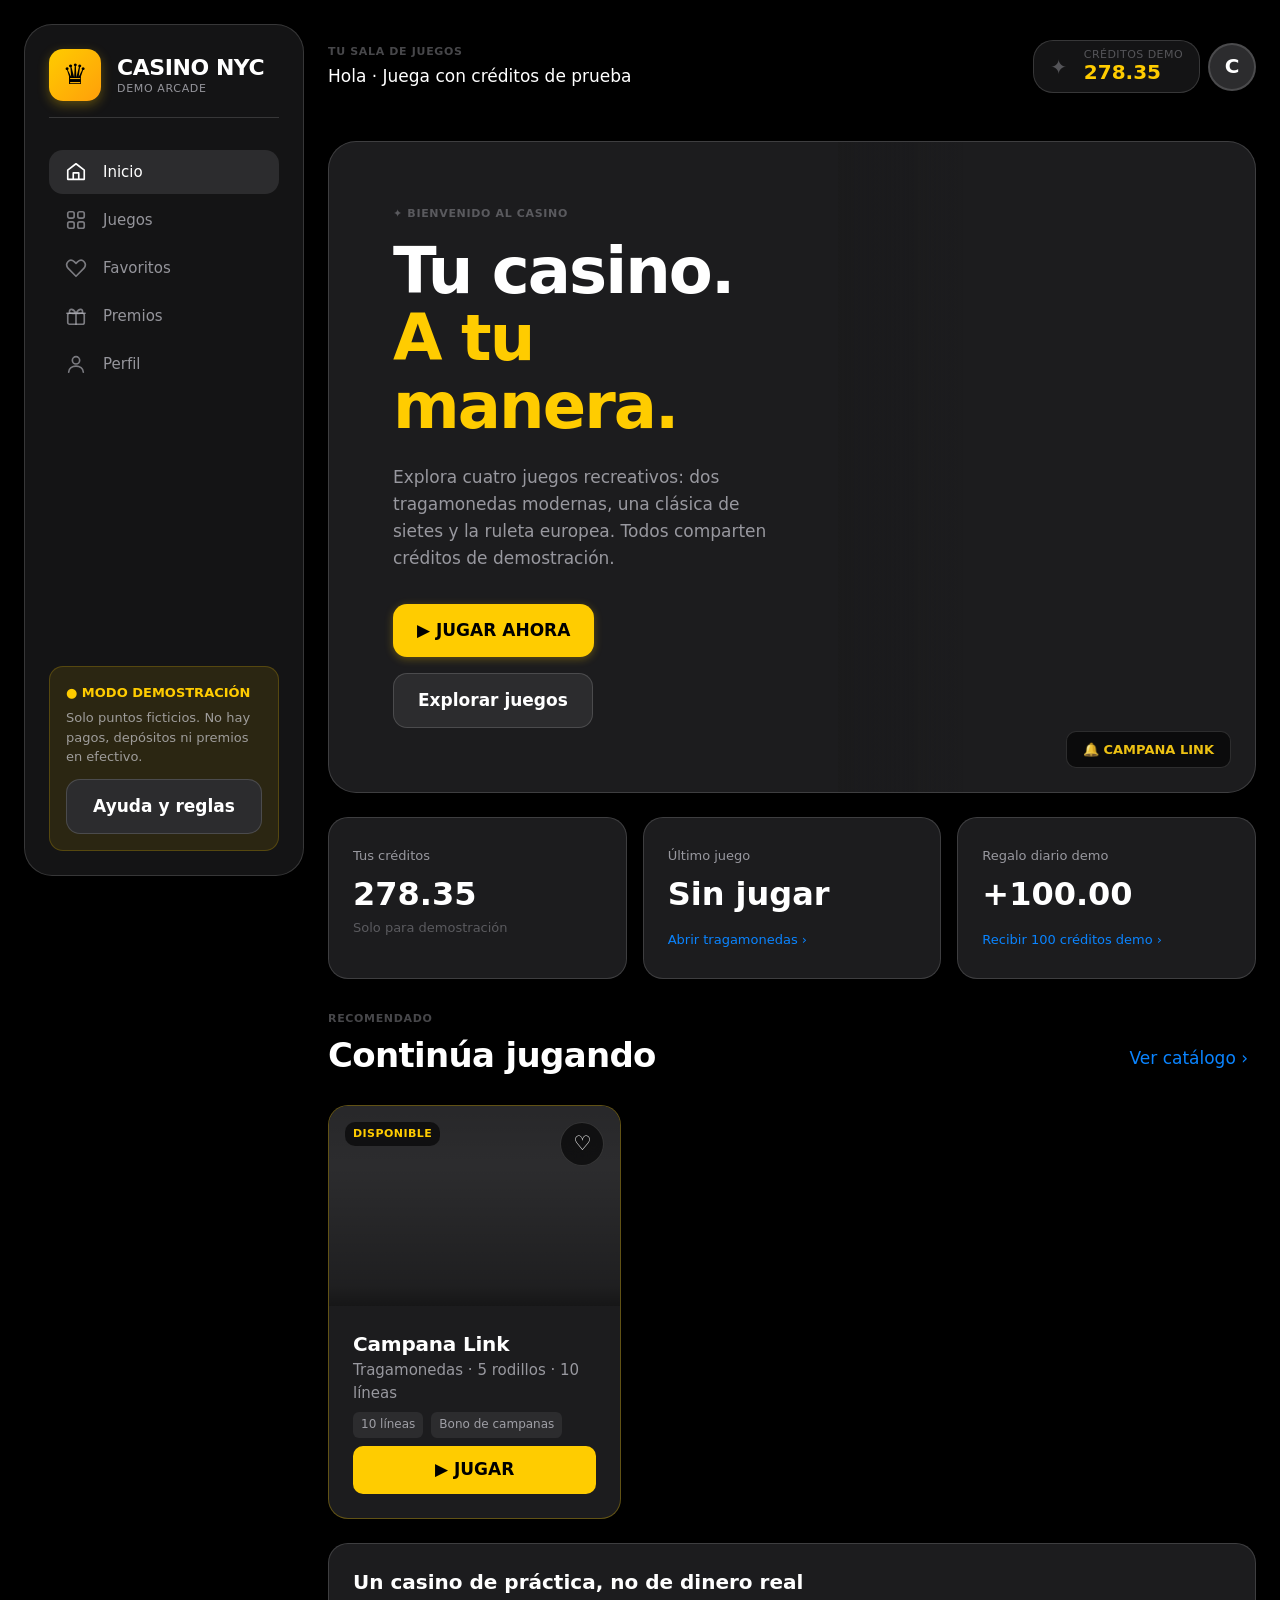
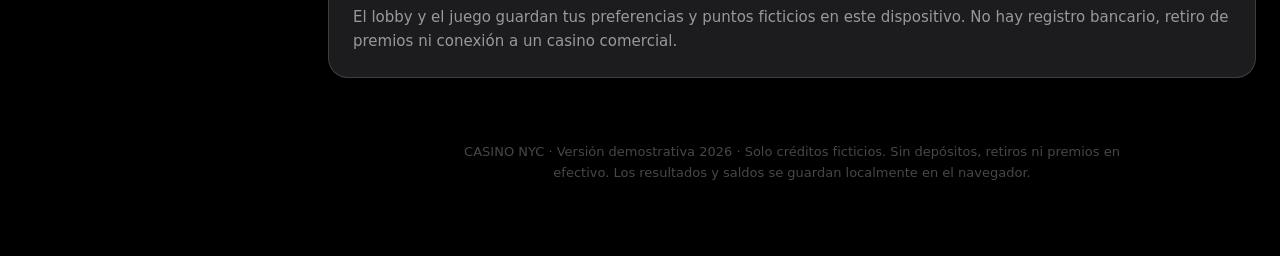
==== commit 94338a23: "feat(ui): activar diseño iOS limpio como lobby predeterminado El index.html ahora usa lobby-ios.css " ====
--- a/index.html
+++ b/index.html
@@ -1,4 +1,4 @@
-<!DOCTYPE html><html lang="es"><head><meta charset="UTF-8"><meta name="viewport" content="width=device-width,initial-scale=1,viewport-fit=cover"><meta name="theme-color" content="#10141c"><meta name="description" content="Casino NYC: lobby de juegos recreativos y tragamonedas con créditos ficticios. Sin dinero real."><title>Casino NYC | Lobby de juegos</title><link rel="icon" href="icons/casino-nyc.svg" type="image/svg+xml"><link rel="manifest" href="manifest.webmanifest"><link rel="stylesheet" href="lobby.css"><link rel="stylesheet" href="graphics-lobby.css"><link rel="stylesheet" href="mobile-lobby.css"><link rel="stylesheet" href="ios-lobby.css"></head><body><svg aria-hidden="true" xmlns="http://www.w3.org/2000/svg" style="display:none"><symbol id="ic-home" viewBox="0 0 24 24"><path d="m3 10 9-7 9 7v10H3V10zm6 10v-7h6v7"/></symbol><symbol id="ic-grid" viewBox="0 0 24 24"><rect x="3" y="3" width="7" height="7" rx="2"/><rect x="14" y="3" width="7" height="7" rx="2"/><rect x="3" y="14" width="7" height="7" rx="2"/><rect x="14" y="14" width="7" height="7" rx="2"/></symbol><symbol id="ic-heart" viewBox="0 0 24 24"><path d="M12 21 3.5 12.5C-1 7 5 1 10 5l2 2 2-2c5-4 11 2 6.5 7.5L12 21z"/></symbol><symbol id="ic-gift" viewBox="0 0 24 24"><rect x="3" y="9" width="18" height="12" rx="2"/><path d="M2 9h20M12 9v12M12 9C8 2 4 5 5 8c.5 2 5 1 7 1zm0 0c4-7 8-4 7-1-.5 2-5 1-7 1z"/></symbol><symbol id="ic-user" viewBox="0 0 24 24"><circle cx="12" cy="8" r="4"/><path d="M4 21c0-9 16-9 16 0"/></symbol><symbol id="ic-search" viewBox="0 0 24 24"><circle cx="10.5" cy="10.5" r="6.5"/><path d="m16 16 6 6"/></symbol></svg><div class="shell">
+<!DOCTYPE html><html lang="es"><head><meta charset="UTF-8"><meta name="viewport" content="width=device-width,initial-scale=1,viewport-fit=cover"><meta name="theme-color" content="#000000"><meta name="description" content="Casino NYC: lobby de juegos recreativos y tragamonedas con créditos ficticios. Sin dinero real."><title>Casino NYC | Lobby de juegos</title><link rel="icon" href="icons/casino-nyc.svg" type="image/svg+xml"><link rel="manifest" href="manifest.webmanifest"><link rel="stylesheet" href="lobby-ios.css"><link rel="stylesheet" href="graphics-lobby-ios.css"><link rel="stylesheet" href="mobile-lobby-ios.css"></head><body><svg aria-hidden="true" xmlns="http://www.w3.org/2000/svg" style="display:none"><symbol id="ic-home" viewBox="0 0 24 24"><path d="m3 10 9-7 9 7v10H3V10zm6 10v-7h6v7"/></symbol><symbol id="ic-grid" viewBox="0 0 24 24"><rect x="3" y="3" width="7" height="7" rx="2"/><rect x="14" y="3" width="7" height="7" rx="2"/><rect x="3" y="14" width="7" height="7" rx="2"/><rect x="14" y="14" width="7" height="7" rx="2"/></symbol><symbol id="ic-heart" viewBox="0 0 24 24"><path d="M12 21 3.5 12.5C-1 7 5 1 10 5l2 2 2-2c5-4 11 2 6.5 7.5L12 21z"/></symbol><symbol id="ic-gift" viewBox="0 0 24 24"><rect x="3" y="9" width="18" height="12" rx="2"/><path d="M2 9h20M12 9v12M12 9C8 2 4 5 5 8c.5 2 5 1 7 1zm0 0c4-7 8-4 7-1-.5 2-5 1-7 1z"/></symbol><symbol id="ic-user" viewBox="0 0 24 24"><circle cx="12" cy="8" r="4"/><path d="M4 21c0-9 16-9 16 0"/></symbol><symbol id="ic-search" viewBox="0 0 24 24"><circle cx="10.5" cy="10.5" r="6.5"/><path d="m16 16 6 6"/></symbol></svg><div class="shell">
 <aside class="sidebar"><a class="wordmark" href="./" aria-label="Casino NYC, inicio"><span class="brand-logo">♛</span><span>CASINO NYC<small>DEMO ARCADE</small></span></a><nav aria-label="Navegación del casino"><button type="button" class="nav-item" data-nav="inicio" aria-current="page"><svg aria-hidden="true" viewBox="0 0 24 24" fill="none" stroke="currentColor" stroke-width="1.8" stroke-linecap="round" stroke-linejoin="round"><use href="#ic-home"/></svg><span class="nav-label">Inicio</span></button><button type="button" class="nav-item" data-nav="juegos" aria-current="false"><svg aria-hidden="true" viewBox="0 0 24 24" fill="none" stroke="currentColor" stroke-width="1.8" stroke-linecap="round" stroke-linejoin="round"><use href="#ic-grid"/></svg><span class="nav-label">Juegos</span></button><button type="button" class="nav-item" data-nav="favoritos" aria-current="false"><svg aria-hidden="true" viewBox="0 0 24 24" fill="none" stroke="currentColor" stroke-width="1.8" stroke-linecap="round" stroke-linejoin="round"><use href="#ic-heart"/></svg><span class="nav-label">Favoritos</span></button><button type="button" class="nav-item" data-nav="premios" aria-current="false"><svg aria-hidden="true" viewBox="0 0 24 24" fill="none" stroke="currentColor" stroke-width="1.8" stroke-linecap="round" stroke-linejoin="round"><use href="#ic-gift"/></svg><span class="nav-label">Premios</span></button><button type="button" class="nav-item" data-nav="perfil" aria-current="false"><svg aria-hidden="true" viewBox="0 0 24 24" fill="none" stroke="currentColor" stroke-width="1.8" stroke-linecap="round" stroke-linejoin="round"><use href="#ic-user"/></svg><span class="nav-label">Perfil</span></button></nav><div class="sidebar-bottom"><b>● MODO DEMOSTRACIÓN</b>Solo puntos ficticios. No hay pagos, depósitos ni premios en efectivo.<br><button class="secondary" type="button" data-nav="ayuda" style="width:100%;margin-top:12px">Ayuda y reglas</button></div></aside>
 <div class="content"><header class="topbar"><div><div class="mobile-logo"><span class="brand-logo">♛</span> CASINO NYC</div><div class="welcome">Tu sala de juegos</div><p class="subwelcome" id="greeting">Bienvenido · Todo listo para jugar</p></div><div class="userbar"><div class="wallet" aria-label="Créditos de demostración"><span style="font-size:20px" aria-hidden="true">✦</span><div><span>CRÉDITOS DEMO</span><strong id="balanceHeader">278.35</strong></div></div><button class="avatar" type="button" data-nav="perfil" aria-label="Abrir perfil" id="avatar">C</button></div></header>
 
--- a/lobby-ios.css
+++ b/lobby-ios.css
@@ -0,0 +1,1308 @@
+/* Casino NYC — iOS Clean Design */
+/* Inspired by iOS 17 design language: glassmorphism, blur effects, clean spacing */
+
+:root {
+  /* iOS-inspired color palette — lighter, more luminous */
+  --bg: #000000;
+  --bg-secondary: #1c1c1e;
+  --bg-tertiary: #2c2c2e;
+  --bg-elevated: #3a3a3c;
+  
+  /* Glass effects */
+  --glass-bg: rgba(28, 28, 30, 0.72);
+  --glass-border: rgba(255, 255, 255, 0.15);
+  
+  /* Labels */
+  --label-primary: #ffffff;
+  --label-secondary: rgba(235, 235, 245, 0.6);
+  --label-tertiary: rgba(235, 235, 245, 0.3);
+  
+  /* iOS system colors */
+  --blue: #0a84ff;
+  --green: #30d158;
+  --red: #ff453a;
+  --orange: #ff9f0a;
+  --yellow: #ffd60a;
+  --purple: #bf5af2;
+  
+  /* Accent color (gold, but more subtle) */
+  --accent: #ffcc00;
+  --accent-subtle: rgba(255, 204, 0, 0.1);
+  
+  /* Spacing */
+  --spacing-xs: 4px;
+  --spacing-sm: 8px;
+  --spacing-md: 16px;
+  --spacing-lg: 24px;
+  --spacing-xl: 32px;
+  
+  /* Border radius — iOS style */
+  --radius-sm: 10px;
+  --radius-md: 14px;
+  --radius-lg: 20px;
+  --radius-xl: 28px;
+  
+  /* Shadows — much more subtle */
+  --shadow-sm: 0 1px 2px rgba(0, 0, 0, 0.12);
+  --shadow-md: 0 4px 16px rgba(0, 0, 0, 0.18);
+  --shadow-lg: 0 8px 32px rgba(0, 0, 0, 0.24);
+  
+  color-scheme: dark;
+}
+
+/* Reset and base styles */
+* {
+  box-sizing: border-box;
+}
+
+html {
+  scroll-behavior: smooth;
+}
+
+body {
+  margin: 0;
+  background: var(--bg);
+  color: var(--label-primary);
+  font-family: -apple-system, BlinkMacSystemFont, "SF Pro Display", "SF Pro Text", system-ui, sans-serif;
+  font-size: 17px;
+  line-height: 1.47;
+  min-height: 100vh;
+  overflow-x: hidden;
+  -webkit-font-smoothing: antialiased;
+  -moz-osx-font-smoothing: grayscale;
+}
+
+button, input, a {
+  font: inherit;
+  -webkit-tap-highlight-color: transparent;
+}
+
+button {
+  cursor: pointer;
+  border: none;
+  background: none;
+  padding: 0;
+}
+
+button:disabled {
+  opacity: 0.4;
+  cursor: not-allowed;
+}
+
+a {
+  color: inherit;
+  text-decoration: none;
+}
+
+button:focus-visible,
+a:focus-visible,
+input:focus-visible {
+  outline: 2px solid var(--blue);
+  outline-offset: 2px;
+}
+
+button:active:not(:disabled) {
+  opacity: 0.7;
+  transition: opacity 0.1s;
+}
+
+[hidden] {
+  display: none !important;
+}
+
+/* Layout */
+.shell {
+  display: grid;
+  grid-template-columns: 280px minmax(0, 1fr);
+  min-height: 100vh;
+  max-width: 1920px;
+  margin: auto;
+  gap: var(--spacing-lg);
+  padding: var(--spacing-lg);
+}
+
+/* Sidebar — Glass effect */
+.sidebar {
+  position: sticky;
+  top: var(--spacing-lg);
+  align-self: start;
+  height: calc(100vh - 48px);
+  padding: var(--spacing-lg);
+  background: var(--glass-bg);
+  backdrop-filter: blur(40px) saturate(180%);
+  -webkit-backdrop-filter: blur(40px) saturate(180%);
+  border: 1px solid var(--glass-border);
+  border-radius: var(--radius-xl);
+  display: flex;
+  flex-direction: column;
+  gap: var(--spacing-xl);
+  box-shadow: var(--shadow-md);
+}
+
+.wordmark {
+  display: flex;
+  align-items: center;
+  gap: var(--spacing-md);
+  padding-bottom: var(--spacing-md);
+  border-bottom: 1px solid var(--glass-border);
+}
+
+.wordmark span:not(.brand-logo) {
+  font-size: 22px;
+  font-weight: 600;
+  letter-spacing: -0.02em;
+  line-height: 1;
+}
+
+.wordmark small {
+  display: block;
+  color: var(--label-secondary);
+  font-size: 11px;
+  font-weight: 500;
+  letter-spacing: 0.06em;
+  text-transform: uppercase;
+  margin-top: 4px;
+}
+
+.brand-logo {
+  width: 52px;
+  height: 52px;
+  display: grid;
+  place-items: center;
+  border-radius: var(--radius-md);
+  background: linear-gradient(135deg, var(--accent), var(--orange));
+  color: #000;
+  font-size: 28px;
+  font-weight: 700;
+  box-shadow: 0 4px 12px rgba(255, 204, 0, 0.3);
+}
+
+/* Navigation — iOS style */
+.sidebar nav {
+  display: grid;
+  gap: var(--spacing-xs);
+}
+
+.nav-item {
+  display: flex;
+  gap: var(--spacing-md);
+  align-items: center;
+  width: 100%;
+  border-radius: var(--radius-md);
+  color: var(--label-secondary);
+  background: transparent;
+  font-weight: 500;
+  font-size: 15px;
+  min-height: 44px;
+  padding: 10px var(--spacing-md);
+  text-align: left;
+  transition: all 0.2s cubic-bezier(0.2, 0, 0, 1);
+}
+
+.nav-item svg {
+  width: 22px;
+  height: 22px;
+  flex-shrink: 0;
+  opacity: 0.8;
+}
+
+.nav-item[aria-current="page"] {
+  color: var(--label-primary);
+  background: var(--bg-tertiary);
+}
+
+.nav-item:hover:not([aria-current="page"]) {
+  background: rgba(255, 255, 255, 0.05);
+  color: var(--label-primary);
+}
+
+.nav-item[aria-current="page"] svg,
+.nav-item:hover svg {
+  opacity: 1;
+}
+
+.sidebar-bottom {
+  margin-top: auto;
+  padding: var(--spacing-md);
+  background: var(--accent-subtle);
+  border: 1px solid rgba(255, 204, 0, 0.2);
+  border-radius: var(--radius-md);
+  color: var(--label-secondary);
+  font-size: 13px;
+  line-height: 1.5;
+}
+
+.sidebar-bottom b {
+  color: var(--accent);
+  display: block;
+  margin-bottom: 6px;
+  font-weight: 600;
+}
+
+/* Content area */
+.content {
+  min-width: 0;
+  padding: 0;
+}
+
+/* Topbar — Clean and minimal */
+.topbar {
+  display: flex;
+  align-items: center;
+  justify-content: space-between;
+  gap: var(--spacing-md);
+  margin-bottom: var(--spacing-xl);
+  padding: var(--spacing-md) 0;
+}
+
+.topbar .welcome {
+  font-size: 11px;
+  color: var(--label-tertiary);
+  letter-spacing: 0.06em;
+  font-weight: 600;
+  text-transform: uppercase;
+}
+
+.topbar .subwelcome {
+  font-size: 17px;
+  color: var(--label-primary);
+  margin: 4px 0 0;
+  font-weight: 500;
+}
+
+.userbar {
+  display: flex;
+  align-items: center;
+  gap: var(--spacing-sm);
+}
+
+/* Wallet — Glass card */
+.wallet {
+  display: flex;
+  align-items: center;
+  gap: var(--spacing-md);
+  min-height: 52px;
+  padding: var(--spacing-sm) var(--spacing-md);
+  background: var(--glass-bg);
+  backdrop-filter: blur(20px);
+  -webkit-backdrop-filter: blur(20px);
+  border: 1px solid var(--glass-border);
+  border-radius: var(--radius-lg);
+  white-space: nowrap;
+  box-shadow: var(--shadow-sm);
+}
+
+.wallet span {
+  display: block;
+  font-size: 11px;
+  color: var(--label-tertiary);
+  line-height: 1;
+  font-weight: 500;
+  text-transform: uppercase;
+  letter-spacing: 0.04em;
+}
+
+.wallet strong {
+  display: block;
+  font-variant-numeric: tabular-nums;
+  font-size: 20px;
+  line-height: 1.2;
+  color: var(--accent);
+  font-weight: 600;
+}
+
+.avatar {
+  width: 48px;
+  height: 48px;
+  border-radius: 50%;
+  background: var(--bg-tertiary);
+  border: 2px solid var(--glass-border);
+  color: var(--label-primary);
+  font-weight: 600;
+  font-size: 20px;
+  display: grid;
+  place-items: center;
+}
+
+.mobile-logo {
+  display: none;
+}
+
+/* Panel animations */
+.panel {
+  animation: fadeSlideIn 0.4s cubic-bezier(0.2, 0, 0, 1) both;
+}
+
+@keyframes fadeSlideIn {
+  from {
+    opacity: 0;
+    transform: translateY(16px);
+  }
+  to {
+    opacity: 1;
+    transform: translateY(0);
+  }
+}
+
+/* Section headers */
+.eyebrow {
+  font-size: 11px;
+  color: var(--label-tertiary);
+  font-weight: 600;
+  letter-spacing: 0.06em;
+  text-transform: uppercase;
+}
+
+.sectionhead {
+  display: flex;
+  align-items: flex-end;
+  justify-content: space-between;
+  gap: var(--spacing-md);
+  margin: var(--spacing-xl) 0 var(--spacing-lg);
+}
+
+.sectionhead h2 {
+  font-size: clamp(28px, 3vw, 34px);
+  letter-spacing: -0.02em;
+  margin: 4px 0 0;
+  font-weight: 700;
+}
+
+.sectionhead p {
+  margin: 0;
+  color: var(--label-secondary);
+  font-size: 15px;
+}
+
+.sectionhead button {
+  color: var(--blue);
+  min-height: 44px;
+  font-weight: 500;
+  padding: 0 var(--spacing-sm);
+}
+
+/* Hero — Clean iOS card style */
+.hero {
+  min-height: 420px;
+  display: grid;
+  grid-template-columns: minmax(0, 1fr) minmax(280px, 45%);
+  position: relative;
+  background: var(--bg-secondary);
+  border: 1px solid var(--glass-border);
+  border-radius: var(--radius-xl);
+  overflow: hidden;
+  box-shadow: var(--shadow-md);
+}
+
+.hero-copy {
+  padding: clamp(32px, 5vw, 64px);
+  display: flex;
+  flex-direction: column;
+  align-items: flex-start;
+  justify-content: center;
+  z-index: 1;
+}
+
+.hero h1 {
+  font-weight: 700;
+  line-height: 1.05;
+  letter-spacing: -0.03em;
+  font-size: clamp(42px, 5vw, 64px);
+  margin: var(--spacing-md) 0 var(--spacing-lg);
+  max-width: 540px;
+}
+
+.hero h1 em {
+  font-style: normal;
+  color: var(--accent);
+}
+
+.hero p {
+  max-width: 480px;
+  color: var(--label-secondary);
+  margin: 0 0 var(--spacing-xl);
+  line-height: 1.6;
+  font-size: 17px;
+}
+
+/* Buttons — iOS style */
+.actions {
+  display: flex;
+  flex-wrap: wrap;
+  gap: var(--spacing-md);
+}
+
+.primary,
+.secondary {
+  display: inline-flex;
+  align-items: center;
+  justify-content: center;
+  gap: var(--spacing-sm);
+  border-radius: var(--radius-md);
+  padding: 14px var(--spacing-lg);
+  min-height: 50px;
+  font-size: 17px;
+  font-weight: 600;
+  transition: all 0.2s cubic-bezier(0.2, 0, 0, 1);
+  white-space: normal;
+  text-align: center;
+}
+
+.primary {
+  color: #000;
+  background: var(--accent);
+  box-shadow: 0 2px 8px rgba(255, 204, 0, 0.3);
+}
+
+.primary:hover {
+  transform: scale(1.02);
+  box-shadow: 0 4px 16px rgba(255, 204, 0, 0.4);
+}
+
+.secondary {
+  color: var(--label-primary);
+  background: var(--bg-tertiary);
+  border: 1px solid var(--glass-border);
+}
+
+.secondary:hover {
+  background: var(--bg-elevated);
+}
+
+.hero-art {
+  min-width: 0;
+  position: relative;
+  background-position: center;
+  background-repeat: no-repeat;
+  background-size: cover;
+  filter: saturate(0.9) brightness(0.95);
+}
+
+.hero-art::after {
+  content: '';
+  position: absolute;
+  inset: 0;
+  background: linear-gradient(90deg, var(--bg-secondary) 0%, transparent 30%);
+}
+
+.hero-stamp {
+  position: absolute;
+  right: var(--spacing-lg);
+  bottom: var(--spacing-lg);
+  z-index: 1;
+  background: rgba(0, 0, 0, 0.6);
+  backdrop-filter: blur(20px);
+  -webkit-backdrop-filter: blur(20px);
+  border: 1px solid var(--glass-border);
+  color: var(--accent);
+  padding: var(--spacing-sm) var(--spacing-md);
+  border-radius: var(--radius-sm);
+  font-size: 13px;
+  font-weight: 600;
+}
+
+/* Quick stats grid */
+.quick-grid {
+  display: grid;
+  grid-template-columns: repeat(3, minmax(0, 1fr));
+  gap: var(--spacing-md);
+  margin-top: var(--spacing-lg);
+}
+
+.stat-card {
+  min-width: 0;
+  background: var(--bg-secondary);
+  border: 1px solid var(--glass-border);
+  border-radius: var(--radius-lg);
+  padding: var(--spacing-lg);
+  box-shadow: var(--shadow-sm);
+}
+
+.stat-card span {
+  font-size: 13px;
+  color: var(--label-secondary);
+  font-weight: 500;
+}
+
+.stat-card strong {
+  font-variant-numeric: tabular-nums;
+  display: block;
+  font-weight: 700;
+  font-size: clamp(22px, 2.5vw, 32px);
+  line-height: 1.2;
+  margin: var(--spacing-sm) 0 var(--spacing-xs);
+  color: var(--label-primary);
+}
+
+.stat-card p {
+  font-size: 13px;
+  margin: 0;
+  color: var(--label-tertiary);
+}
+
+.stat-card button {
+  font-size: 13px;
+  color: var(--blue);
+  min-height: 28px;
+  font-weight: 500;
+  text-align: left;
+  margin-top: var(--spacing-sm);
+}
+
+/* Game cards — Clean iOS cards */
+.game-grid {
+  display: grid;
+  grid-template-columns: repeat(auto-fill, minmax(min(100%, 260px), 1fr));
+  gap: var(--spacing-lg);
+}
+
+.game-card {
+  position: relative;
+  background: var(--bg-secondary);
+  border: 1px solid var(--glass-border);
+  border-radius: var(--radius-lg);
+  overflow: hidden;
+  min-width: 0;
+  box-shadow: var(--shadow-sm);
+  display: flex;
+  flex-direction: column;
+  transition: all 0.3s cubic-bezier(0.2, 0, 0, 1);
+}
+
+.game-card:hover {
+  transform: translateY(-4px);
+  box-shadow: var(--shadow-lg);
+}
+
+.game-card.ready {
+  border-color: rgba(255, 204, 0, 0.3);
+}
+
+.cover {
+  height: 200px;
+  display: flex;
+  align-items: center;
+  justify-content: center;
+  position: relative;
+  overflow: hidden;
+  background: var(--bg-tertiary);
+}
+
+.cover .cover-art {
+  position: absolute;
+  inset: 0;
+  background-size: cover;
+  background-position: center;
+}
+
+.cover .cover-img {
+  position: absolute;
+  inset: 0;
+  width: 100%;
+  height: 100%;
+  object-fit: cover;
+}
+
+.cover::after {
+  content: '';
+  position: absolute;
+  inset: 0;
+  background: linear-gradient(180deg, transparent 50%, rgba(0, 0, 0, 0.4) 100%);
+}
+
+.cover .cover-symbol {
+  z-index: 1;
+  font-size: 80px;
+  opacity: 0.9;
+}
+
+.cover.blue {
+  background: linear-gradient(135deg, #1e3a8a, #0f172a);
+}
+
+.cover.purple {
+  background: linear-gradient(135deg, #7e22ce, #1e1b4b);
+}
+
+.cover.green {
+  background: linear-gradient(135deg, #059669, #064e3b);
+}
+
+.game-tag {
+  position: absolute;
+  top: var(--spacing-md);
+  left: var(--spacing-md);
+  z-index: 2;
+  border-radius: var(--radius-sm);
+  padding: 4px var(--spacing-sm);
+  background: rgba(0, 0, 0, 0.6);
+  backdrop-filter: blur(10px);
+  -webkit-backdrop-filter: blur(10px);
+  color: var(--accent);
+  font-size: 11px;
+  font-weight: 600;
+  letter-spacing: 0.04em;
+  text-transform: uppercase;
+}
+
+.fav {
+  position: absolute;
+  right: var(--spacing-md);
+  top: var(--spacing-md);
+  z-index: 3;
+  width: 44px;
+  height: 44px;
+  border-radius: 50%;
+  background: rgba(0, 0, 0, 0.6);
+  backdrop-filter: blur(10px);
+  -webkit-backdrop-filter: blur(10px);
+  border: 1px solid var(--glass-border);
+  color: var(--label-primary);
+  font-size: 20px;
+  transition: all 0.2s;
+}
+
+.fav[aria-pressed="true"] {
+  color: var(--red);
+  background: rgba(255, 69, 58, 0.2);
+}
+
+.game-info {
+  padding: var(--spacing-lg);
+  display: flex;
+  flex-direction: column;
+  gap: var(--spacing-md);
+  flex: 1;
+}
+
+.game-info h3 {
+  font-size: 20px;
+  margin: 0;
+  letter-spacing: -0.01em;
+  font-weight: 600;
+}
+
+.game-info p {
+  font-size: 15px;
+  line-height: 1.5;
+  color: var(--label-secondary);
+  margin: 0;
+}
+
+.game-meta {
+  display: flex;
+  flex-wrap: wrap;
+  gap: var(--spacing-sm);
+}
+
+.game-meta span {
+  font-size: 12px;
+  color: var(--label-secondary);
+  background: var(--bg-tertiary);
+  border-radius: 6px;
+  padding: 4px var(--spacing-sm);
+}
+
+.game-card .action {
+  min-height: 48px;
+  border-radius: var(--radius-sm);
+  background: var(--accent);
+  color: #000;
+  font-weight: 600;
+  width: 100%;
+  margin-top: auto;
+}
+
+.game-card .action.pending {
+  background: var(--bg-tertiary);
+  color: var(--label-secondary);
+}
+
+/* Search and filters */
+.games-tools {
+  display: grid;
+  grid-template-columns: minmax(0, 1fr) auto;
+  gap: var(--spacing-md);
+  margin: var(--spacing-lg) 0 var(--spacing-xl);
+}
+
+.search {
+  display: flex;
+  align-items: center;
+  gap: var(--spacing-md);
+  background: var(--bg-secondary);
+  border: 1px solid var(--glass-border);
+  border-radius: var(--radius-md);
+  min-height: 52px;
+  padding: 0 var(--spacing-md);
+}
+
+.search svg {
+  opacity: 0.5;
+}
+
+.search input {
+  border: 0;
+  outline: 0;
+  background: none;
+  min-width: 0;
+  width: 100%;
+  color: var(--label-primary);
+  font-size: 17px;
+}
+
+.search input::placeholder {
+  color: var(--label-tertiary);
+}
+
+.filters {
+  display: flex;
+  gap: var(--spacing-sm);
+  flex-wrap: wrap;
+}
+
+.filter {
+  background: var(--bg-secondary);
+  border: 1px solid var(--glass-border);
+  color: var(--label-secondary);
+  border-radius: var(--radius-md);
+  padding: 0 var(--spacing-md);
+  min-height: 52px;
+  font-size: 15px;
+  font-weight: 500;
+  white-space: nowrap;
+  transition: all 0.2s;
+}
+
+.filter[aria-pressed="true"] {
+  background: var(--accent);
+  color: #000;
+  border-color: var(--accent);
+}
+
+.filter:hover:not([aria-pressed="true"]) {
+  background: var(--bg-tertiary);
+}
+
+.empty {
+  color: var(--label-secondary);
+  padding: var(--spacing-xl);
+  border: 1px dashed var(--glass-border);
+  text-align: center;
+  border-radius: var(--radius-lg);
+  margin: var(--spacing-xl) 0;
+}
+
+/* Jackpot cards */
+.jackpot-grid {
+  display: grid;
+  grid-template-columns: repeat(2, minmax(0, 1fr));
+  gap: var(--spacing-md);
+}
+
+.pot {
+  position: relative;
+  min-width: 0;
+  overflow: hidden;
+  background: var(--bg-secondary);
+  border: 1px solid var(--glass-border);
+  border-radius: var(--radius-lg);
+  padding: var(--spacing-xl) var(--spacing-lg);
+  box-shadow: var(--shadow-sm);
+}
+
+.pot .tag {
+  font-weight: 700;
+  letter-spacing: 0.06em;
+  color: var(--label-primary);
+  font-size: 13px;
+  text-transform: uppercase;
+}
+
+.pot strong {
+  display: block;
+  font-size: clamp(28px, 4vw, 48px);
+  font-weight: 700;
+  letter-spacing: -0.02em;
+  color: var(--label-primary);
+  font-variant-numeric: tabular-nums;
+  margin: var(--spacing-sm) 0;
+}
+
+.pot small {
+  font-size: 13px;
+  color: var(--label-secondary);
+}
+
+.pot.grand {
+  border-left: 3px solid var(--orange);
+}
+
+.pot.major {
+  border-left: 3px solid var(--green);
+}
+
+.pot.minor {
+  border-left: 3px solid var(--blue);
+}
+
+.pot.mini {
+  border-left: 3px solid var(--purple);
+}
+
+/* Info cards */
+.info-card {
+  padding: var(--spacing-lg);
+  background: var(--bg-secondary);
+  border: 1px solid var(--glass-border);
+  border-radius: var(--radius-lg);
+  margin-top: var(--spacing-lg);
+  box-shadow: var(--shadow-sm);
+}
+
+.info-card h3 {
+  font-size: 20px;
+  margin: 0 0 var(--spacing-sm);
+  font-weight: 600;
+}
+
+.info-card p {
+  margin: 0;
+  color: var(--label-secondary);
+  font-size: 15px;
+  line-height: 1.6;
+}
+
+.info-card + .info-card {
+  margin-top: var(--spacing-md);
+}
+
+/* Profile section */
+.profile-grid {
+  display: grid;
+  grid-template-columns: 1fr 1fr;
+  gap: var(--spacing-lg);
+}
+
+.profile-grid .info-card {
+  margin-top: 0;
+}
+
+.field {
+  display: block;
+  font-size: 13px;
+  font-weight: 500;
+  color: var(--label-secondary);
+  margin-bottom: var(--spacing-sm);
+}
+
+.field-input {
+  width: 100%;
+  background: var(--bg-tertiary);
+  border: 1px solid var(--glass-border);
+  border-radius: var(--radius-md);
+  padding: var(--spacing-md);
+  color: var(--label-primary);
+  min-height: 52px;
+  font-size: 17px;
+  transition: border-color 0.2s;
+}
+
+.field-input:focus {
+  border-color: var(--blue);
+}
+
+.setting-row {
+  display: flex;
+  align-items: center;
+  justify-content: space-between;
+  gap: var(--spacing-md);
+  margin-top: var(--spacing-md);
+  color: var(--label-primary);
+  padding: var(--spacing-md) 0;
+}
+
+/* iOS-style toggle */
+.toggle {
+  width: 51px;
+  min-height: 31px;
+  border-radius: 16px;
+  background: var(--bg-elevated);
+  border: none;
+  position: relative;
+  transition: background-color 0.3s;
+}
+
+.toggle:after {
+  content: '';
+  position: absolute;
+  top: 2px;
+  left: 2px;
+  width: 27px;
+  height: 27px;
+  border-radius: 50%;
+  background: var(--label-primary);
+  transition: transform 0.3s cubic-bezier(0.2, 0, 0, 1);
+  box-shadow: 0 2px 4px rgba(0, 0, 0, 0.2);
+}
+
+.toggle[aria-pressed="true"] {
+  background: var(--green);
+}
+
+.toggle[aria-pressed="true"]:after {
+  transform: translateX(20px);
+}
+
+/* Help section */
+.help-list {
+  display: grid;
+  gap: var(--spacing-md);
+}
+
+.help-list details {
+  background: var(--bg-secondary);
+  border: 1px solid var(--glass-border);
+  padding: var(--spacing-lg);
+  border-radius: var(--radius-md);
+}
+
+.help-list summary {
+  font-size: 17px;
+  font-weight: 600;
+  cursor: pointer;
+  list-style: none;
+  display: flex;
+  justify-content: space-between;
+  align-items: center;
+}
+
+.help-list summary::-webkit-details-marker {
+  display: none;
+}
+
+.help-list summary:after {
+  content: '›';
+  font-size: 24px;
+  color: var(--label-tertiary);
+  transition: transform 0.2s;
+}
+
+.help-list details[open] summary:after {
+  transform: rotate(90deg);
+}
+
+.help-list p {
+  color: var(--label-secondary);
+  font-size: 15px;
+  margin: var(--spacing-md) 0 0;
+  line-height: 1.6;
+}
+
+/* Toast — iOS style */
+.toast {
+  position: fixed;
+  z-index: 90;
+  left: 50%;
+  bottom: calc(32px + env(safe-area-inset-bottom));
+  transform: translate(-50%, 100px);
+  opacity: 0;
+  pointer-events: none;
+  transition: all 0.3s cubic-bezier(0.2, 0, 0, 1);
+  max-width: min(480px, 92vw);
+  padding: var(--spacing-md) var(--spacing-lg);
+  border-radius: var(--radius-md);
+  background: var(--glass-bg);
+  backdrop-filter: blur(40px) saturate(180%);
+  -webkit-backdrop-filter: blur(40px) saturate(180%);
+  border: 1px solid var(--glass-border);
+  color: var(--label-primary);
+  box-shadow: var(--shadow-lg);
+  text-align: center;
+  font-weight: 500;
+  font-size: 15px;
+}
+
+.toast.show {
+  opacity: 1;
+  transform: translate(-50%, 0);
+}
+
+/* Dialog — iOS style */
+.dialog-wrap {
+  position: fixed;
+  inset: 0;
+  z-index: 80;
+  background: rgba(0, 0, 0, 0.5);
+  backdrop-filter: blur(20px);
+  -webkit-backdrop-filter: blur(20px);
+  display: grid;
+  place-items: center;
+  padding: var(--spacing-lg);
+}
+
+.dialog {
+  background: var(--glass-bg);
+  backdrop-filter: blur(40px) saturate(180%);
+  -webkit-backdrop-filter: blur(40px) saturate(180%);
+  border: 1px solid var(--glass-border);
+  border-radius: var(--radius-xl);
+  max-width: 520px;
+  width: 100%;
+  padding: var(--spacing-xl);
+  box-shadow: var(--shadow-lg);
+}
+
+.dialog h2 {
+  font-size: 24px;
+  margin: 0 0 var(--spacing-md);
+  font-weight: 600;
+}
+
+.dialog p {
+  line-height: 1.6;
+  color: var(--label-secondary);
+  margin: 0 0 var(--spacing-xl);
+  font-size: 17px;
+}
+
+.dialog .actions {
+  justify-content: flex-end;
+}
+
+.dialog button {
+  min-height: 50px;
+}
+
+/* Footer */
+.footer {
+  font-size: 13px;
+  color: var(--label-tertiary);
+  text-align: center;
+  margin: var(--spacing-xl) auto var(--spacing-md);
+  line-height: 1.6;
+  max-width: 720px;
+  padding: var(--spacing-xl) var(--spacing-lg);
+}
+
+/* Mobile navigation */
+.mobnav {
+  display: none;
+}
+
+/* Responsive design */
+@media (max-width: 1080px) {
+  .shell {
+    grid-template-columns: 240px 1fr;
+    gap: var(--spacing-md);
+    padding: var(--spacing-md);
+  }
+  
+  .sidebar {
+    padding: var(--spacing-lg);
+  }
+  
+  .hero {
+    grid-template-columns: minmax(0, 1fr) 40%;
+  }
+}
+
+@media (max-width: 768px) {
+  .shell {
+    display: block;
+    padding: 0;
+  }
+  
+  .sidebar {
+    display: none;
+  }
+  
+  .content {
+    padding: calc(var(--spacing-md) + env(safe-area-inset-top)) 
+             var(--spacing-md) 
+             calc(88px + env(safe-area-inset-bottom));
+  }
+  
+  .topbar {
+    margin-bottom: var(--spacing-lg);
+  }
+  
+  .topbar .welcome {
+    display: none;
+  }
+  
+  .mobile-logo {
+    display: flex;
+    align-items: center;
+    gap: var(--spacing-sm);
+    font-weight: 600;
+    font-size: 17px;
+  }
+  
+  .mobile-logo .brand-logo {
+    width: 42px;
+    height: 42px;
+    border-radius: var(--radius-md);
+    font-size: 22px;
+  }
+  
+  .wallet {
+    min-height: 48px;
+    padding: var(--spacing-sm) var(--spacing-md);
+  }
+  
+  .wallet strong {
+    font-size: 17px;
+  }
+  
+  .avatar {
+    width: 42px;
+    height: 42px;
+    font-size: 18px;
+  }
+  
+  .hero {
+    min-height: 480px;
+    grid-template-columns: 1fr;
+    grid-template-rows: auto 45%;
+    border-radius: var(--radius-lg);
+  }
+  
+  .hero-copy {
+    padding: var(--spacing-xl) var(--spacing-lg);
+  }
+  
+  .hero h1 {
+    font-size: clamp(38px, 9vw, 54px);
+  }
+  
+  .hero p {
+    font-size: 15px;
+  }
+  
+  .hero-art::after {
+    background: linear-gradient(180deg, rgba(0, 0, 0, 0.5) 0%, transparent 30%);
+  }
+  
+  .quick-grid {
+    gap: var(--spacing-sm);
+  }
+  
+  .stat-card {
+    padding: var(--spacing-md);
+  }
+  
+  .game-grid {
+    grid-template-columns: repeat(auto-fill, minmax(min(100%, 160px), 1fr));
+    gap: var(--spacing-md);
+  }
+  
+  .cover {
+    height: 140px;
+  }
+  
+  .game-info {
+    padding: var(--spacing-md);
+  }
+  
+  .game-info h3 {
+    font-size: 17px;
+  }
+  
+  .game-info p {
+    font-size: 13px;
+  }
+  
+  /* Mobile navigation bar */
+  .mobnav {
+    position: fixed;
+    bottom: 0;
+    left: 0;
+    right: 0;
+    display: grid;
+    grid-template-columns: repeat(5, minmax(0, 1fr));
+    z-index: 30;
+    background: var(--glass-bg);
+    backdrop-filter: blur(40px) saturate(180%);
+    -webkit-backdrop-filter: blur(40px) saturate(180%);
+    border-top: 1px solid var(--glass-border);
+    padding: var(--spacing-sm) var(--spacing-sm) 
+             calc(var(--spacing-sm) + env(safe-area-inset-bottom));
+    gap: 2px;
+  }
+  
+  .mobnav .nav-item {
+    padding: var(--spacing-sm) 0;
+    min-width: 0;
+    min-height: 56px;
+    flex-direction: column;
+    justify-content: center;
+    gap: 4px;
+    font-size: 11px;
+    border-radius: var(--radius-sm);
+    text-align: center;
+  }
+  
+  .mobnav .nav-item svg {
+    width: 24px;
+    height: 24px;
+  }
+  
+  .toast {
+    bottom: calc(100px + env(safe-area-inset-bottom));
+  }
+  
+  .profile-grid {
+    grid-template-columns: 1fr;
+  }
+  
+  .jackpot-grid {
+    gap: var(--spacing-sm);
+  }
+}
+
+@media (max-width: 400px) {
+  .wallet {
+    gap: var(--spacing-sm);
+  }
+  
+  .wallet strong {
+    font-size: 15px;
+  }
+  
+  .avatar {
+    width: 38px;
+    height: 38px;
+    font-size: 16px;
+  }
+  
+  .quick-grid {
+    grid-template-columns: 1fr 1fr;
+  }
+  
+  .stat-card:nth-child(3) {
+    grid-column: 1 / -1;
+  }
+  
+  .hero h1 {
+    font-size: 36px;
+  }
+}
+
+/* Reduce motion */
+@media (prefers-reduced-motion: reduce) {
+  *,
+  *::before,
+  *::after {
+    animation-duration: 0.01ms !important;
+    animation-iteration-count: 1 !important;
+    transition-duration: 0.01ms !important;
+    scroll-behavior: auto !important;
+  }
+}
+
+/* Dark mode adjustments (already dark, but for future light mode) */
+@media (prefers-color-scheme: light) {
+  /* Future: light mode colors */
+  /* For now, force dark mode */
+}
--- a/graphics-lobby-ios.css
+++ b/graphics-lobby-ios.css
@@ -0,0 +1,70 @@
+/* Casino NYC iOS — Graphics and covers */
+/* Clean, minimal styling for game covers and thumbnails */
+
+.game-card .cover {
+  background: var(--bg-tertiary);
+  position: relative;
+}
+
+.cover .cover-img {
+  position: absolute;
+  inset: 0;
+  width: 100%;
+  height: 100%;
+  object-fit: cover;
+  object-position: center;
+  z-index: 0;
+  opacity: 0.95;
+}
+
+.cover .cover-symbol {
+  display: none;
+}
+
+/* Minimal overlay */
+.game-card .cover:after {
+  background: linear-gradient(
+    180deg,
+    rgba(0, 0, 0, 0.1) 0%,
+    transparent 30%,
+    rgba(0, 0, 0, 0.3) 90%,
+    rgba(0, 0, 0, 0.5) 100%
+  );
+}
+
+.game-card .game-info {
+  gap: var(--spacing-sm);
+}
+
+/* Clean button styling */
+.game-card .action {
+  background: var(--accent);
+  color: #000;
+  border: none;
+  font-weight: 600;
+  transition: all 0.2s cubic-bezier(0.2, 0, 0, 1);
+}
+
+.game-card:hover .action {
+  transform: scale(1.02);
+  box-shadow: 0 2px 12px rgba(255, 204, 0, 0.3);
+}
+
+/* Color variants — more subtle */
+.game-card .cover.green,
+.game-card .cover.blue,
+.game-card .cover.purple {
+  background: var(--bg-tertiary);
+}
+
+@media (min-width: 768px) {
+  .cover {
+    height: 200px;
+  }
+}
+
+@media (max-width: 768px) {
+  .cover {
+    height: clamp(140px, 32vw, 180px);
+  }
+}
--- a/mobile-lobby-ios.css
+++ b/mobile-lobby-ios.css
@@ -0,0 +1,79 @@
+/* Casino NYC iOS — Mobile-specific optimizations */
+/* Additional mobile refinements for iOS-style clean interface */
+
+@media (max-width: 600px) {
+  /* Hero adjustments */
+  .hero {
+    min-height: 460px;
+  }
+  
+  .hero-copy {
+    padding: var(--spacing-lg) !important;
+  }
+  
+  .hero h1 {
+    font-size: clamp(34px, 8vw, 42px) !important;
+    margin: var(--spacing-sm) 0 var(--spacing-md) !important;
+    line-height: 1.1 !important;
+  }
+  
+  .hero p {
+    font-size: 15px !important;
+    line-height: 1.5 !important;
+    margin: 0 0 var(--spacing-lg) !important;
+  }
+  
+  .hero .actions {
+    gap: var(--spacing-sm) !important;
+  }
+  
+  .hero .actions a,
+  .hero .actions button {
+    min-height: 48px !important;
+    font-size: 15px !important;
+    padding: 12px var(--spacing-md) !important;
+  }
+  
+  /* Card refinements */
+  .game-card .cover {
+    height: clamp(130px, 36vw, 160px) !important;
+  }
+  
+  .game-card .game-info {
+    gap: var(--spacing-sm) !important;
+    padding: var(--spacing-md) !important;
+  }
+  
+  .game-card .action {
+    min-height: 48px !important;
+    font-size: 15px !important;
+  }
+  
+  /* Touch optimization */
+  button,
+  a,
+  .nav-item {
+    touch-action: manipulation;
+  }
+  
+  /* Spacing adjustments */
+  .sectionhead {
+    margin: var(--spacing-lg) 0 var(--spacing-md);
+  }
+  
+  .sectionhead h2 {
+    font-size: 24px;
+  }
+}
+
+@media (max-width: 375px) {
+  .hero h1 {
+    font-size: 32px !important;
+  }
+  
+  .mobile-logo .brand-logo {
+    width: 38px !important;
+    height: 38px !important;
+    font-size: 20px !important;
+  }
+}
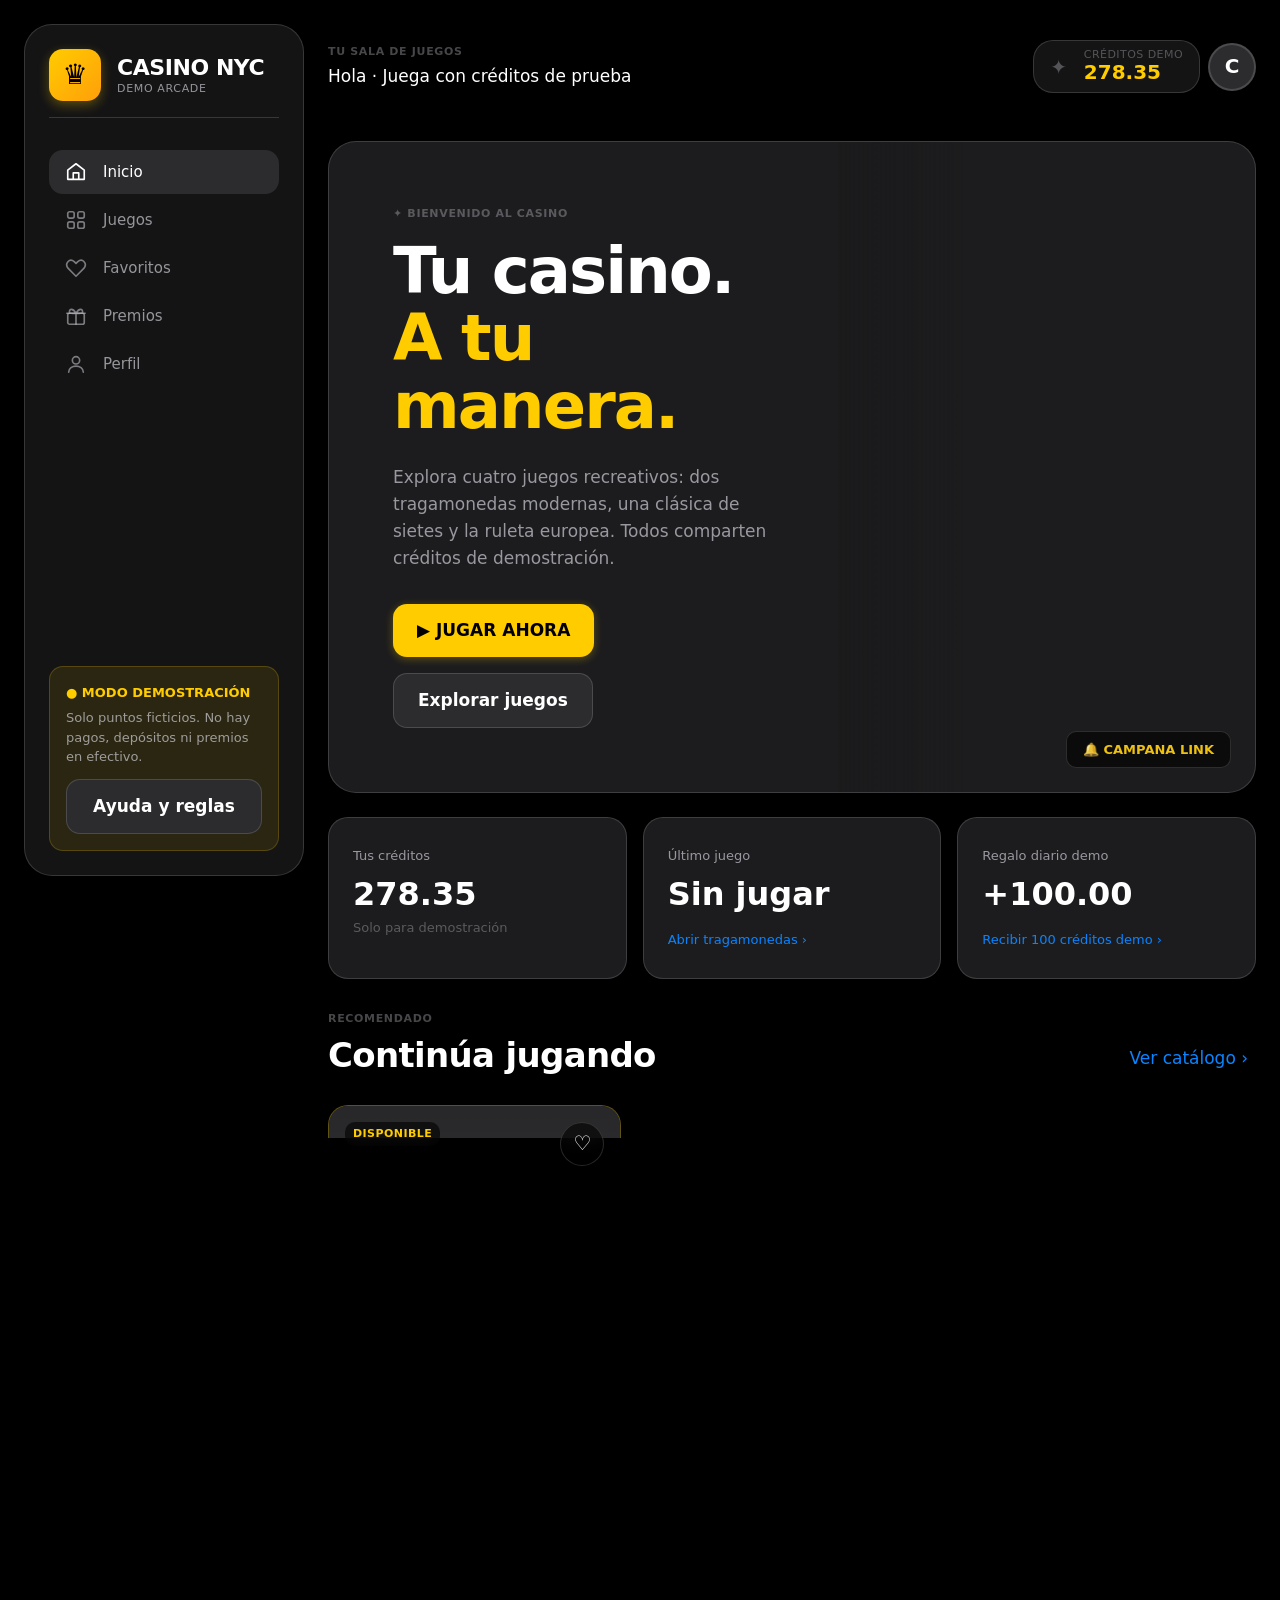
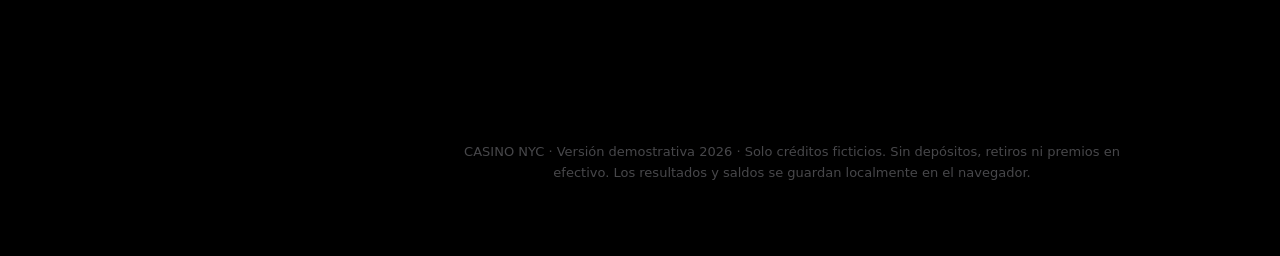
==== commit ff5f3da7: "fix(cache): forzar versión nueva de lobby en iPhone" ====
--- a/index.html
+++ b/index.html
@@ -17,4 +17,4 @@
 
 <section class="panel" id="panel-ayuda" hidden><div class="sectionhead" style="margin-top:2px"><div><div class="eyebrow">Centro de ayuda</div><h2>Cómo funciona Casino NYC</h2></div></div><div class="help-list"><details open><summary>¿Cómo entro a jugar?</summary><p>En Inicio toca <b>JUGAR AHORA</b>, o en Juegos selecciona cualquiera de los cuatro juegos. Las tragamonedas tienen rodillos animados, apuestas ficticias y controles de autojuego.</p></details><details><summary>¿Qué hacen Favoritos y Buscar?</summary><p>La lupa filtra los cuatro juegos del catálogo. El corazón ♡ guarda tus juegos elegidos localmente para que puedas encontrarlos rápidamente.</p></details><details><summary>¿Cómo funcionan los créditos?</summary><p>Los créditos son totalmente ficticios, visibles tanto en el lobby como en los cuatro juegos. Se guardan en tu propio navegador. Puedes recibir 100 créditos de prueba una vez cada 24 horas en ese dispositivo.</p></details><details><summary>¿Qué juegos están disponibles?</summary><p>Hay cuatro juegos: Campana Link, Diamond Stars, Fortuna 7 y Ruleta KARMA. Puedes abrirlos directamente desde el catálogo y todos comparten los créditos ficticios guardados en este navegador.</p></details><details><summary>¿Se puede jugar por dinero real?</summary><p>No. No existen pagos, apuestas monetarias, cuentas reales, premios canjeables ni retiros. Esta versión es solamente recreativa.</p></details><details><summary>¿Cómo lo pongo en la pantalla de inicio?</summary><p>Abre el sitio publicado en Safari o Chrome. En iPhone, usa Compartir → Añadir a pantalla de inicio. Se necesita que el sitio esté publicado correctamente en GitHub Pages.</p></details></div></section>
 </main><footer class="footer">CASINO NYC · Versión demostrativa 2026 · Solo créditos ficticios. Sin depósitos, retiros ni premios en efectivo. Los resultados y saldos se guardan localmente en el navegador.</footer></div></div>
-<nav class="mobnav" aria-label="Navegación móvil"><button type="button" class="nav-item" data-nav="inicio" aria-current="page"><svg aria-hidden="true" viewBox="0 0 24 24" fill="none" stroke="currentColor" stroke-width="1.8" stroke-linecap="round" stroke-linejoin="round"><use href="#ic-home"/></svg><span class="nav-label">Inicio</span></button><button type="button" class="nav-item" data-nav="juegos" aria-current="false"><svg aria-hidden="true" viewBox="0 0 24 24" fill="none" stroke="currentColor" stroke-width="1.8" stroke-linecap="round" stroke-linejoin="round"><use href="#ic-grid"/></svg><span class="nav-label">Juegos</span></button><button type="button" class="nav-item" data-nav="favoritos" aria-current="false"><svg aria-hidden="true" viewBox="0 0 24 24" fill="none" stroke="currentColor" stroke-width="1.8" stroke-linecap="round" stroke-linejoin="round"><use href="#ic-heart"/></svg><span class="nav-label">Favoritos</span></button><button type="button" class="nav-item" data-nav="premios" aria-current="false"><svg aria-hidden="true" viewBox="0 0 24 24" fill="none" stroke="currentColor" stroke-width="1.8" stroke-linecap="round" stroke-linejoin="round"><use href="#ic-gift"/></svg><span class="nav-label">Premios</span></button><button type="button" class="nav-item" data-nav="perfil" aria-current="false"><svg aria-hidden="true" viewBox="0 0 24 24" fill="none" stroke="currentColor" stroke-width="1.8" stroke-linecap="round" stroke-linejoin="round"><use href="#ic-user"/></svg><span class="nav-label">Perfil</span></button></nav><div class="toast" id="toast" role="status" aria-live="polite"></div><div class="dialog-wrap" id="dialogWrap" hidden><div role="dialog" aria-modal="true" aria-labelledby="dialogTitle" class="dialog"><h2 id="dialogTitle">Información</h2><p id="dialogText"></p><div class="actions"><button type="button" class="secondary" id="cancelDialog">Cerrar</button><button type="button" class="primary" id="confirmDialog" hidden>Confirmar</button></div></div></div><script src="lobby.js" defer></script></body></html>+<nav class="mobnav" aria-label="Navegación móvil"><button type="button" class="nav-item" data-nav="inicio" aria-current="page"><svg aria-hidden="true" viewBox="0 0 24 24" fill="none" stroke="currentColor" stroke-width="1.8" stroke-linecap="round" stroke-linejoin="round"><use href="#ic-home"/></svg><span class="nav-label">Inicio</span></button><button type="button" class="nav-item" data-nav="juegos" aria-current="false"><svg aria-hidden="true" viewBox="0 0 24 24" fill="none" stroke="currentColor" stroke-width="1.8" stroke-linecap="round" stroke-linejoin="round"><use href="#ic-grid"/></svg><span class="nav-label">Juegos</span></button><button type="button" class="nav-item" data-nav="favoritos" aria-current="false"><svg aria-hidden="true" viewBox="0 0 24 24" fill="none" stroke="currentColor" stroke-width="1.8" stroke-linecap="round" stroke-linejoin="round"><use href="#ic-heart"/></svg><span class="nav-label">Favoritos</span></button><button type="button" class="nav-item" data-nav="premios" aria-current="false"><svg aria-hidden="true" viewBox="0 0 24 24" fill="none" stroke="currentColor" stroke-width="1.8" stroke-linecap="round" stroke-linejoin="round"><use href="#ic-gift"/></svg><span class="nav-label">Premios</span></button><button type="button" class="nav-item" data-nav="perfil" aria-current="false"><svg aria-hidden="true" viewBox="0 0 24 24" fill="none" stroke="currentColor" stroke-width="1.8" stroke-linecap="round" stroke-linejoin="round"><use href="#ic-user"/></svg><span class="nav-label">Perfil</span></button></nav><div class="toast" id="toast" role="status" aria-live="polite"></div><div class="dialog-wrap" id="dialogWrap" hidden><div role="dialog" aria-modal="true" aria-labelledby="dialogTitle" class="dialog"><h2 id="dialogTitle">Información</h2><p id="dialogText"></p><div class="actions"><button type="button" class="secondary" id="cancelDialog">Cerrar</button><button type="button" class="primary" id="confirmDialog" hidden>Confirmar</button></div></div></div><script src="lobby.js?v=mobile-spin-10" defer></script></body></html>
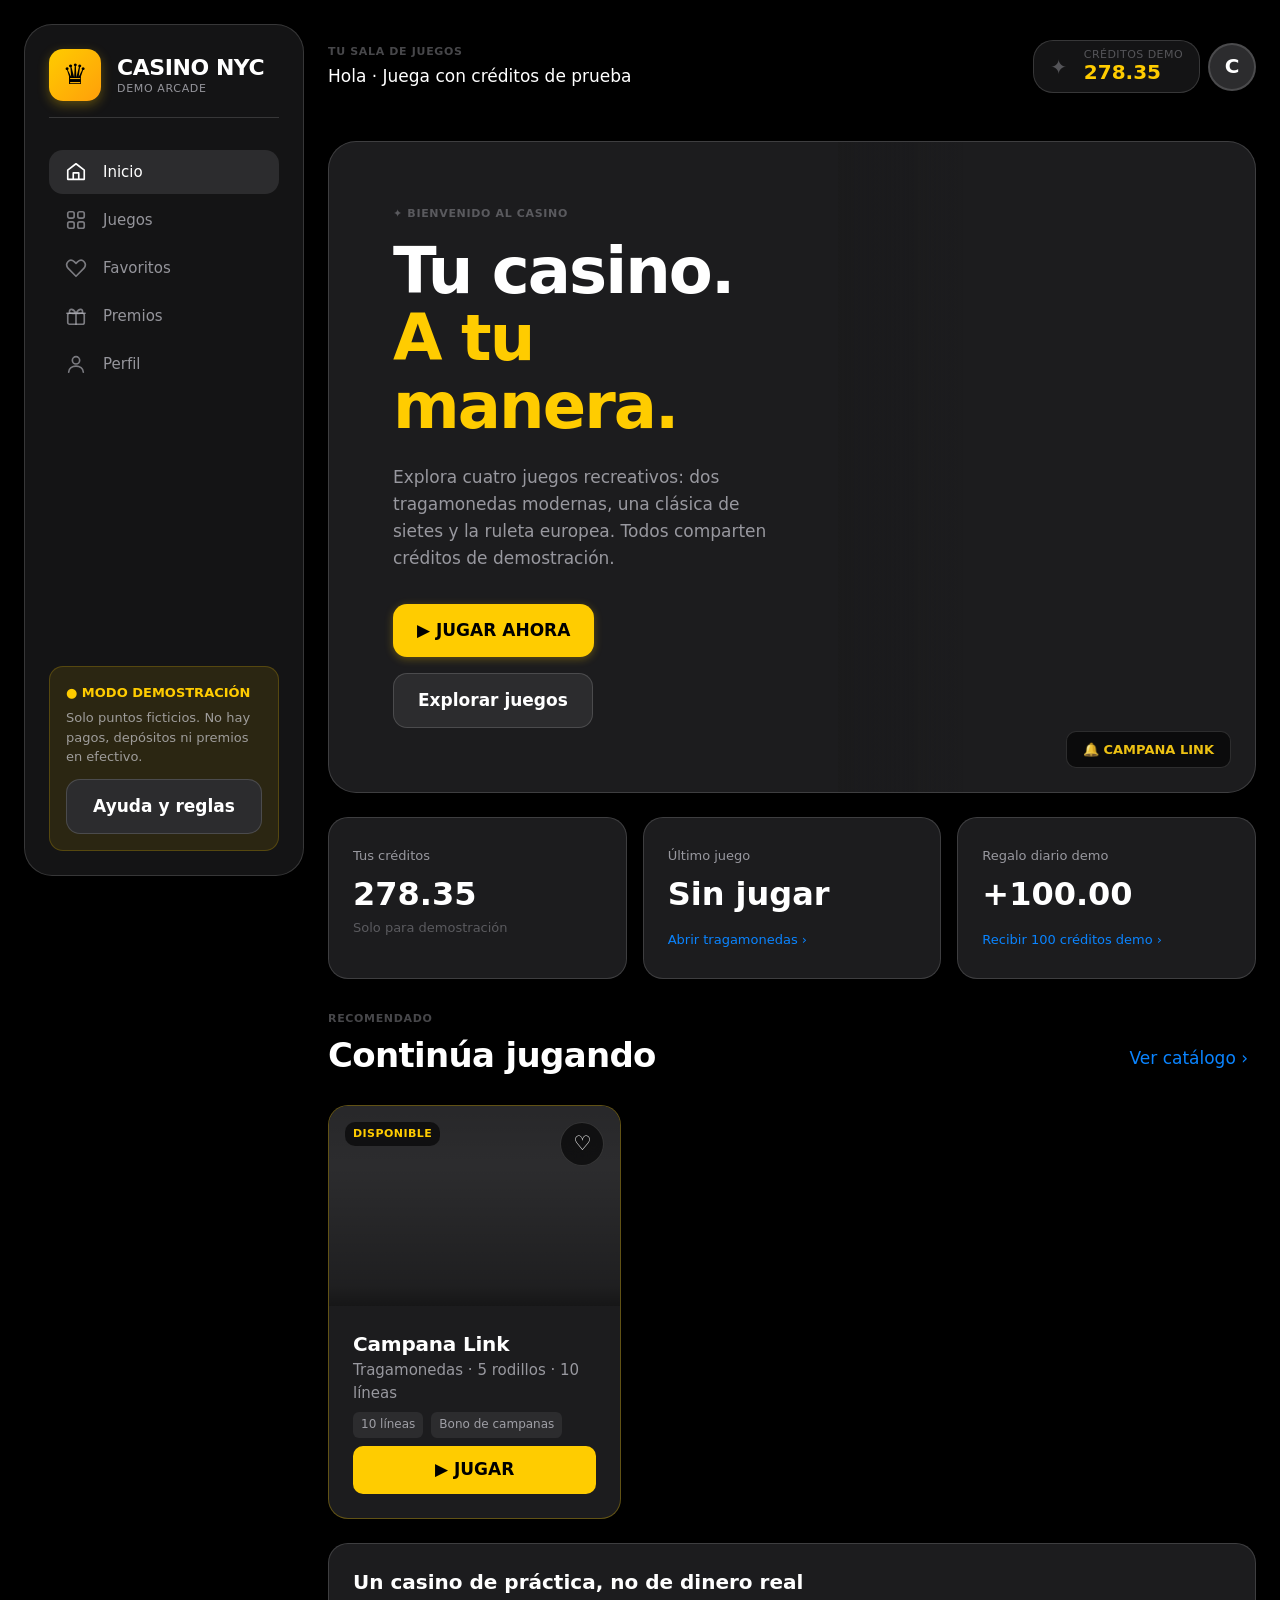
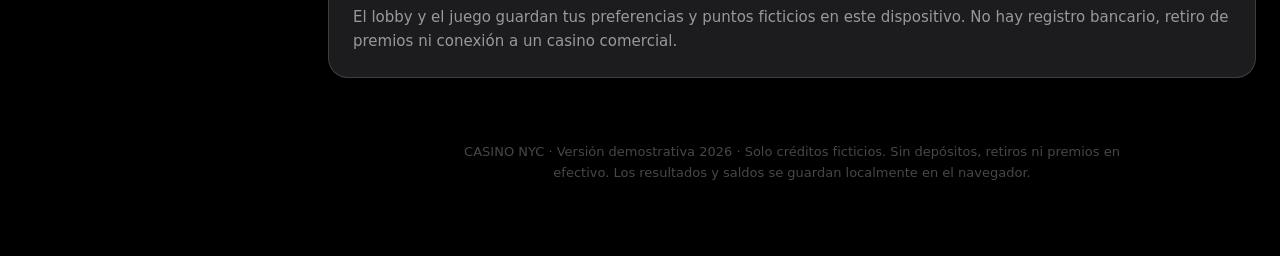
==== commit a9b30560: "feat(ruleta): integrar rueda 3D Three.js del repositorio KARMA Porta la rueda WebGL de ROBERRTRSP/ka" ====
--- a/index.html
+++ b/index.html
@@ -9,7 +9,7 @@
 <div class="info-card"><h3>Un casino de práctica, no de dinero real</h3><p>El lobby y el juego guardan tus preferencias y puntos ficticios en este dispositivo. No hay registro bancario, retiro de premios ni conexión a un casino comercial.</p></div>
 </section>
 
-<section class="panel" id="panel-juegos" hidden><div class="sectionhead" style="margin-top:2px"><div><div class="eyebrow">Catálogo</div><h2>Todos los juegos</h2></div><p id="resultsCount" aria-live="polite">4 resultados</p></div><div class="games-tools"><label class="search"><svg aria-hidden="true" viewBox="0 0 24 24" fill="none" stroke="currentColor" stroke-width="1.8" stroke-linecap="round" stroke-linejoin="round"><use href="#ic-search"/></svg><input id="gameSearch" type="search" placeholder="Buscar juegos, tragamonedas..." autocomplete="off" aria-label="Buscar juegos"></label><div class="filters" aria-label="Filtrar juegos"><button type="button" class="filter" data-filter="todos" aria-pressed="true">Todos</button><button type="button" class="filter" data-filter="tragamonedas" aria-pressed="false">Tragamonedas</button><button type="button" class="filter" data-filter="mesas" aria-pressed="false">Mesas</button><button type="button" class="filter" data-filter="favoritos" aria-pressed="false">Favoritos</button></div></div><div class="game-grid" id="catalogGrid"><article class="game-card ready" data-game="campana" data-category="Tragamonedas" data-title="campana link"><div class="cover "><div class="cover-art" aria-hidden="true"></div><span class="game-tag">DISPONIBLE</span><button class="fav" type="button" data-favorite="campana" aria-pressed="false" aria-label="Guardar Campana Link en favoritos">♡</button></div><div class="game-info"><div><h3>Campana Link</h3><p>Tragamonedas · 5 rodillos · 10 líneas</p></div><div class="game-meta"><span>10 líneas</span><span>Bono de campanas</span></div><button class="action " type="button" data-launch="campana">▶ JUGAR</button></div></article><article class="game-card ready" data-game="diamond" data-category="Tragamonedas" data-title="diamond stars"><div class="cover blue"><img class="cover-img" src="assets/diamond-cover.svg" alt="" loading="lazy"><span class="game-tag">DISPONIBLE</span><button class="fav" type="button" data-favorite="diamond" aria-pressed="false" aria-label="Guardar Diamond Stars en favoritos">♡</button></div><div class="game-info"><div><h3>Diamond Stars</h3><p>Tragamonedas de cinco rodillos, comodines y giros gratis.</p></div><div class="game-meta"><span>10 líneas · Giros gratis</span></div><button class="action" type="button" data-launch="diamond">▶ JUGAR</button></div></article><article class="game-card ready" data-game="ruleta" data-category="Mesas" data-title="ruleta karma europea"><div class="cover green"><img class="cover-img" src="assets/ruleta-cover.svg" alt="" loading="lazy"><span class="game-tag">DISPONIBLE</span><button class="fav" type="button" data-favorite="ruleta" aria-pressed="false" aria-label="Guardar Ruleta KARMA en favoritos">♡</button></div><div class="game-info"><div><h3>Ruleta KARMA</h3><p>Rueda inspirada en KARMA: bola animada, plenos, semiplenos, calles y cuadros.</p></div><div class="game-meta"><span>37 números · Mesa y apuestas especiales</span></div><button class="action" type="button" data-launch="ruleta">▶ JUGAR</button></div></article><article class="game-card ready" data-game="fortuna" data-category="Tragamonedas" data-title="fortuna 7"><div class="cover purple"><img class="cover-img" src="assets/fortuna-cover.svg" alt="" loading="lazy"><span class="game-tag">DISPONIBLE</span><button class="fav" type="button" data-favorite="fortuna" aria-pressed="false" aria-label="Guardar Fortuna 7 en favoritos">♡</button></div><div class="game-info"><div><h3>Fortuna 7</h3><p>Tragamonedas clásica con tres rodillos, sietes y frutas.</p></div><div class="game-meta"><span>3 rodillos · 5 líneas</span></div><button class="action" type="button" data-launch="fortuna">▶ JUGAR</button></div></article></div><p class="empty" id="emptyGames" hidden>No hay juegos que coincidan con la búsqueda.</p><div class="info-card"><h3>Cuatro juegos disponibles</h3><p>Casino NYC incluye cuatro juegos de demostración independientes: Campana Link, Diamond Stars, Fortuna 7 y Ruleta KARMA. Todos comparten créditos ficticios en este navegador.</p></div></section>
+<section class="panel" id="panel-juegos" hidden><div class="sectionhead" style="margin-top:2px"><div><div class="eyebrow">Catálogo</div><h2>Todos los juegos</h2></div><p id="resultsCount" aria-live="polite">4 resultados</p></div><div class="games-tools"><label class="search"><svg aria-hidden="true" viewBox="0 0 24 24" fill="none" stroke="currentColor" stroke-width="1.8" stroke-linecap="round" stroke-linejoin="round"><use href="#ic-search"/></svg><input id="gameSearch" type="search" placeholder="Buscar juegos, tragamonedas..." autocomplete="off" aria-label="Buscar juegos"></label><div class="filters" aria-label="Filtrar juegos"><button type="button" class="filter" data-filter="todos" aria-pressed="true">Todos</button><button type="button" class="filter" data-filter="tragamonedas" aria-pressed="false">Tragamonedas</button><button type="button" class="filter" data-filter="mesas" aria-pressed="false">Mesas</button><button type="button" class="filter" data-filter="favoritos" aria-pressed="false">Favoritos</button></div></div><div class="game-grid" id="catalogGrid"><article class="game-card ready" data-game="campana" data-category="Tragamonedas" data-title="campana link"><div class="cover "><div class="cover-art" aria-hidden="true"></div><span class="game-tag">DISPONIBLE</span><button class="fav" type="button" data-favorite="campana" aria-pressed="false" aria-label="Guardar Campana Link en favoritos">♡</button></div><div class="game-info"><div><h3>Campana Link</h3><p>Tragamonedas · 5 rodillos · 10 líneas</p></div><div class="game-meta"><span>10 líneas</span><span>Bono de campanas</span></div><button class="action " type="button" data-launch="campana">▶ JUGAR</button></div></article><article class="game-card ready" data-game="diamond" data-category="Tragamonedas" data-title="diamond stars"><div class="cover blue"><img class="cover-img" src="assets/diamond-cover.svg" alt="" loading="lazy"><span class="game-tag">DISPONIBLE</span><button class="fav" type="button" data-favorite="diamond" aria-pressed="false" aria-label="Guardar Diamond Stars en favoritos">♡</button></div><div class="game-info"><div><h3>Diamond Stars</h3><p>Tragamonedas de cinco rodillos, comodines y giros gratis.</p></div><div class="game-meta"><span>10 líneas · Giros gratis</span></div><button class="action" type="button" data-launch="diamond">▶ JUGAR</button></div></article><article class="game-card ready" data-game="ruleta" data-category="Mesas" data-title="ruleta karma europea"><div class="cover green"><img class="cover-img" src="assets/ruleta-cover.svg" alt="" loading="lazy"><span class="game-tag">DISPONIBLE</span><button class="fav" type="button" data-favorite="ruleta" aria-pressed="false" aria-label="Guardar Ruleta KARMA en favoritos">♡</button></div><div class="game-info"><div><h3>Ruleta KARMA</h3><p>Rueda 3D de KARMA (Three.js): bola real, plenos, semiplenos, calles y cuadros.</p></div><div class="game-meta"><span>37 números · Mesa y apuestas especiales</span></div><button class="action" type="button" data-launch="ruleta">▶ JUGAR</button></div></article><article class="game-card ready" data-game="fortuna" data-category="Tragamonedas" data-title="fortuna 7"><div class="cover purple"><img class="cover-img" src="assets/fortuna-cover.svg" alt="" loading="lazy"><span class="game-tag">DISPONIBLE</span><button class="fav" type="button" data-favorite="fortuna" aria-pressed="false" aria-label="Guardar Fortuna 7 en favoritos">♡</button></div><div class="game-info"><div><h3>Fortuna 7</h3><p>Tragamonedas clásica con tres rodillos, sietes y frutas.</p></div><div class="game-meta"><span>3 rodillos · 5 líneas</span></div><button class="action" type="button" data-launch="fortuna">▶ JUGAR</button></div></article></div><p class="empty" id="emptyGames" hidden>No hay juegos que coincidan con la búsqueda.</p><div class="info-card"><h3>Cuatro juegos disponibles</h3><p>Casino NYC incluye cuatro juegos de demostración independientes: Campana Link, Diamond Stars, Fortuna 7 y Ruleta KARMA. Todos comparten créditos ficticios en este navegador.</p></div></section>
 
 <section class="panel" id="panel-premios" hidden><div class="sectionhead" style="margin-top:2px"><div><div class="eyebrow">Panel informativo</div><h2>Premios de Campana Link</h2></div></div><div class="jackpot-grid"><div class="pot grand"><span class="tag">GRAND</span><strong>55,458.30</strong><small>Premio ficticio del bono</small></div><div class="pot major"><span class="tag">MAJOR</span><strong>2,997.50</strong><small>Premio ficticio del bono</small></div><div class="pot minor"><span class="tag">MINOR</span><strong>250.00</strong><small>Premio ficticio del bono</small></div><div class="pot mini"><span class="tag">MINI</span><strong>50.00</strong><small>Premio ficticio del bono</small></div></div><div class="info-card"><h3>¿Cómo funcionan?</h3><p>Las cantidades son valores de demostración del juego Campana Link, no jackpots en vivo ni dinero retirables. Se desbloquean dentro del bono de campanas según sus reglas.</p><div class="actions" style="margin-top:16px"><a href="games/campana-link.html" data-play-link class="primary">Abrir juego</a></div></div></section>
 
